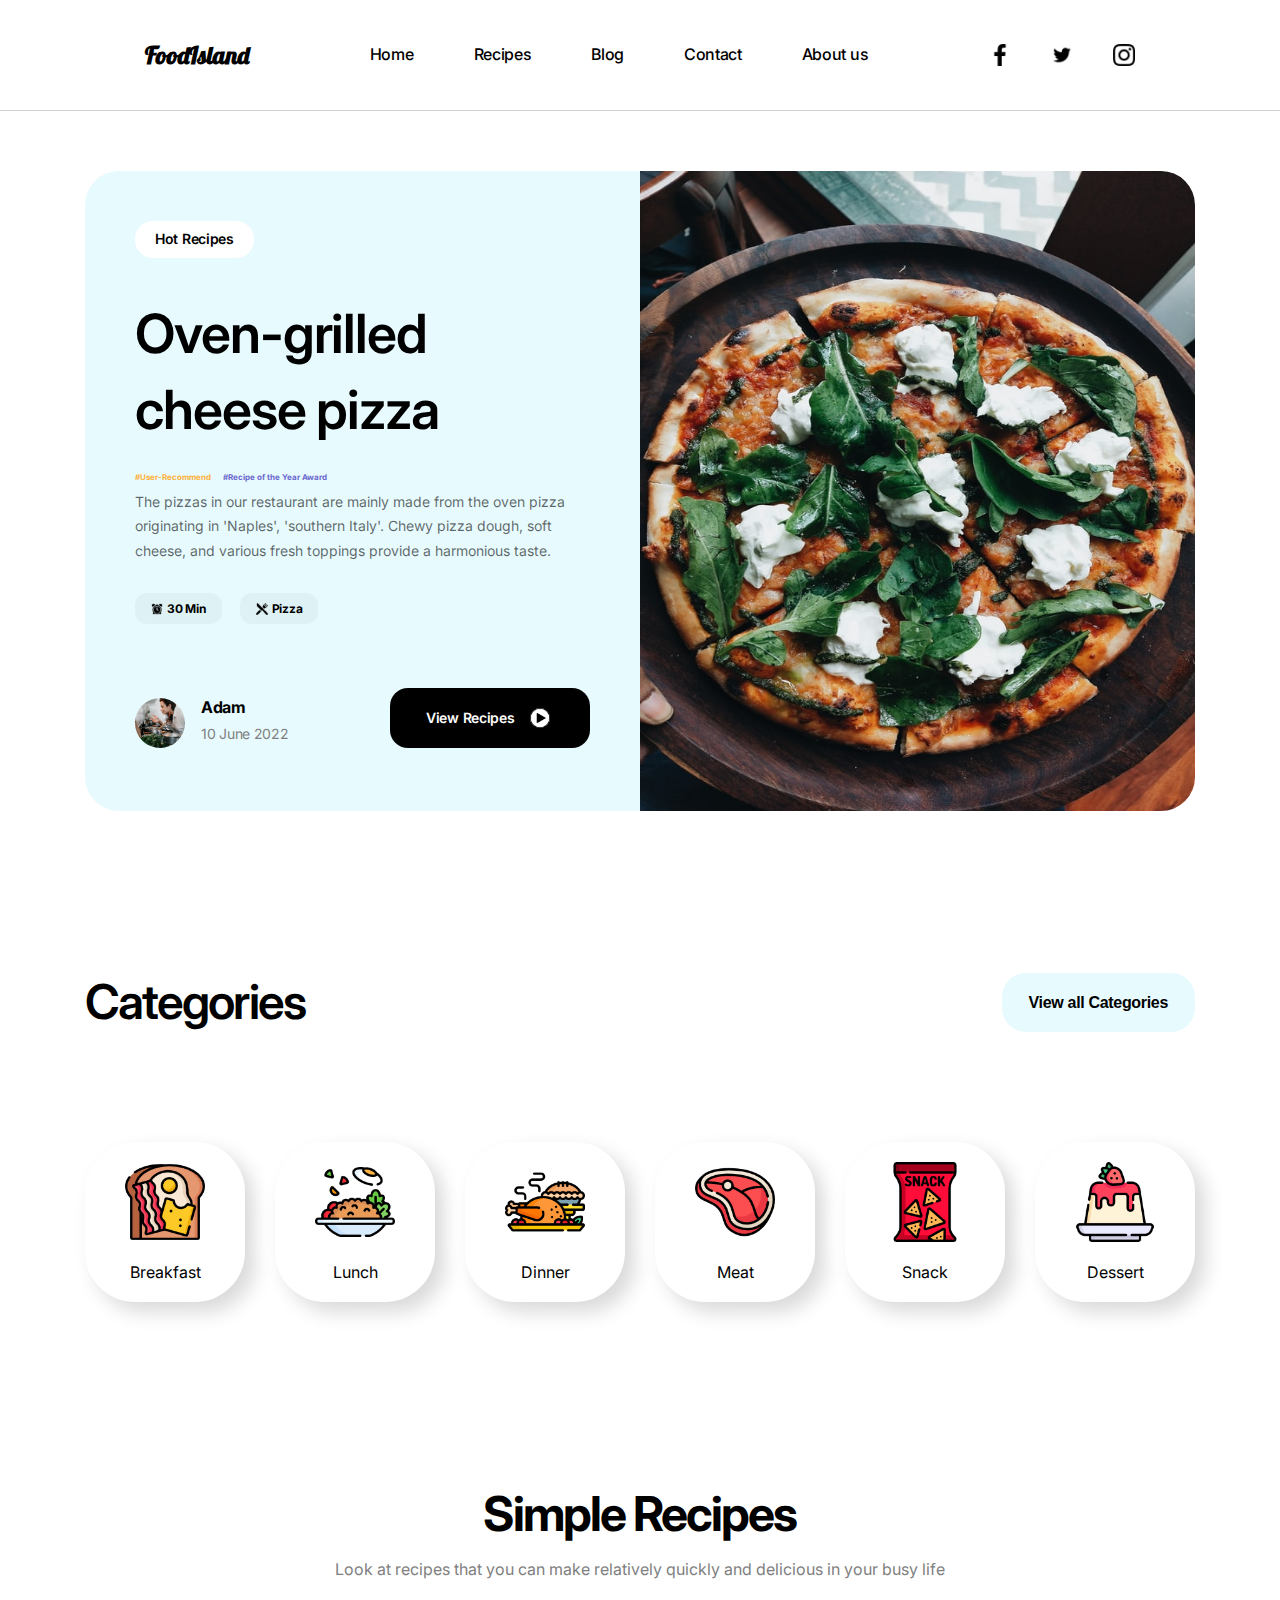
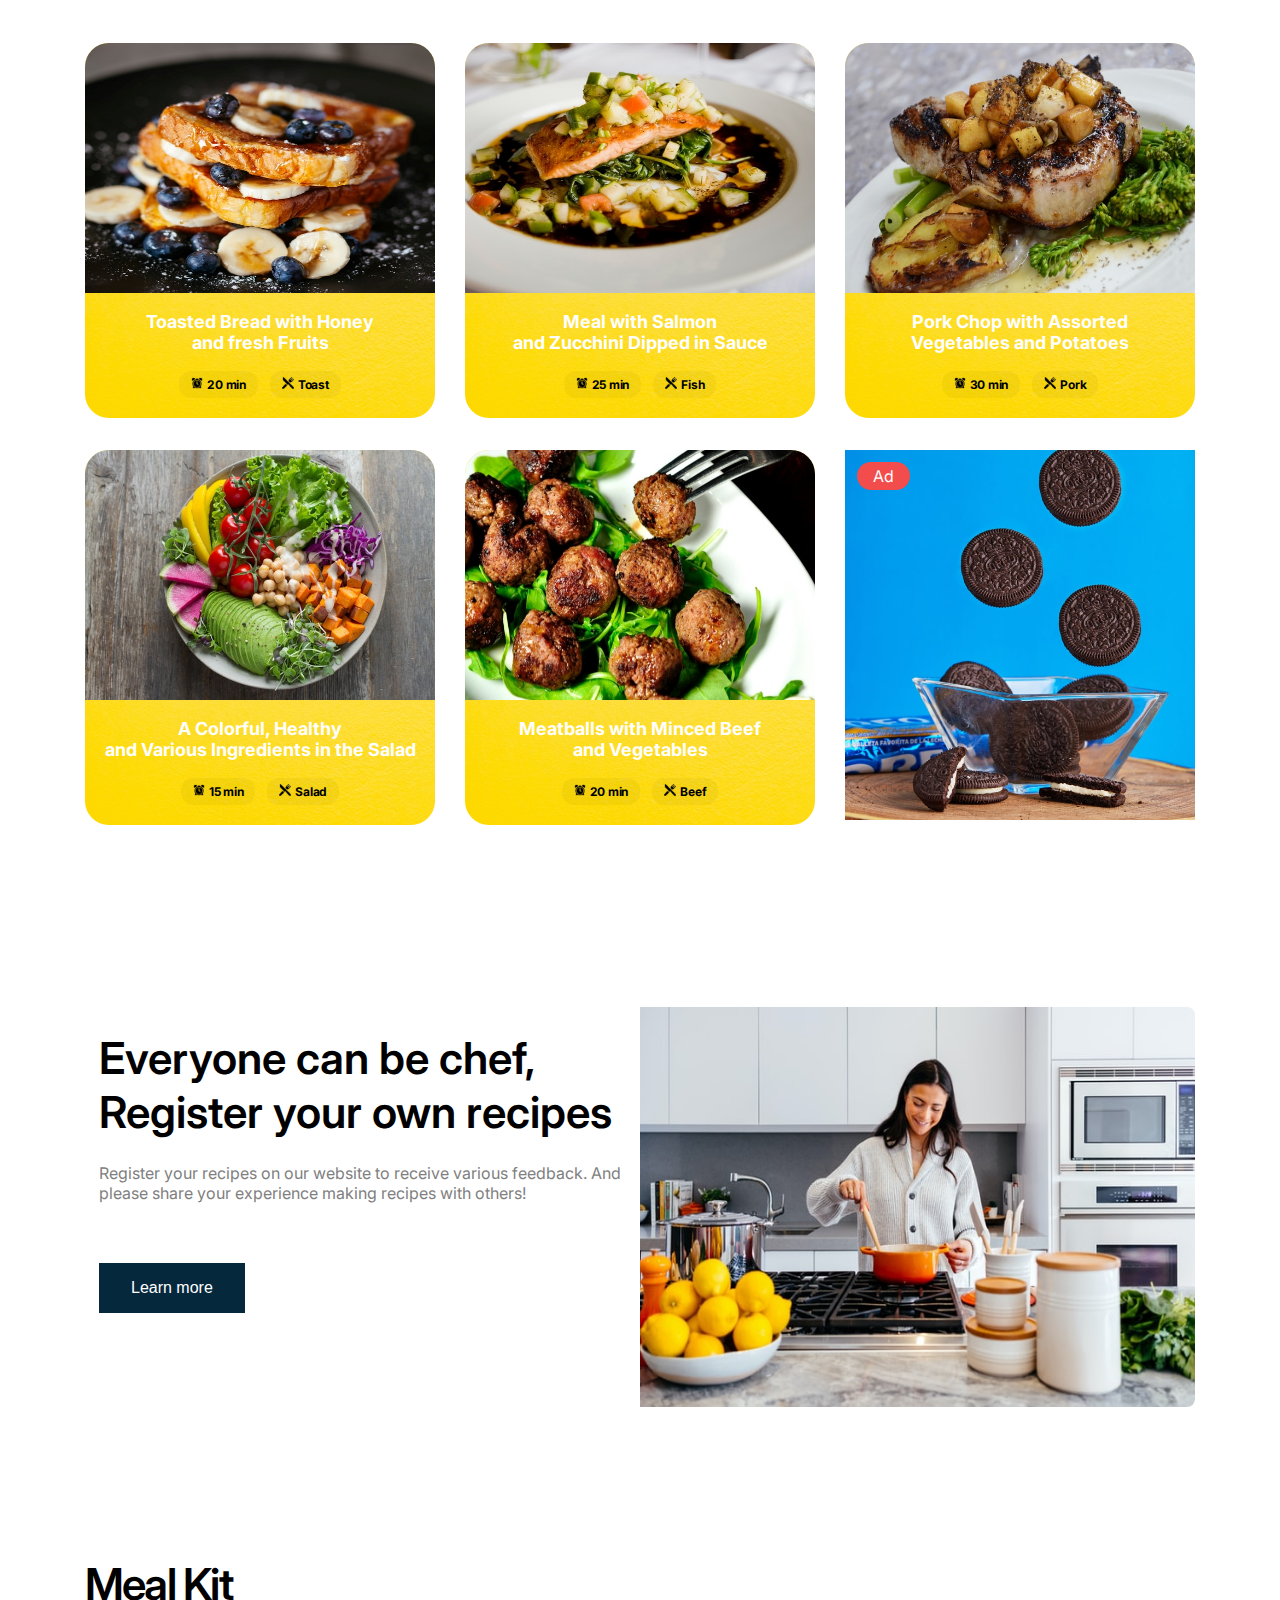
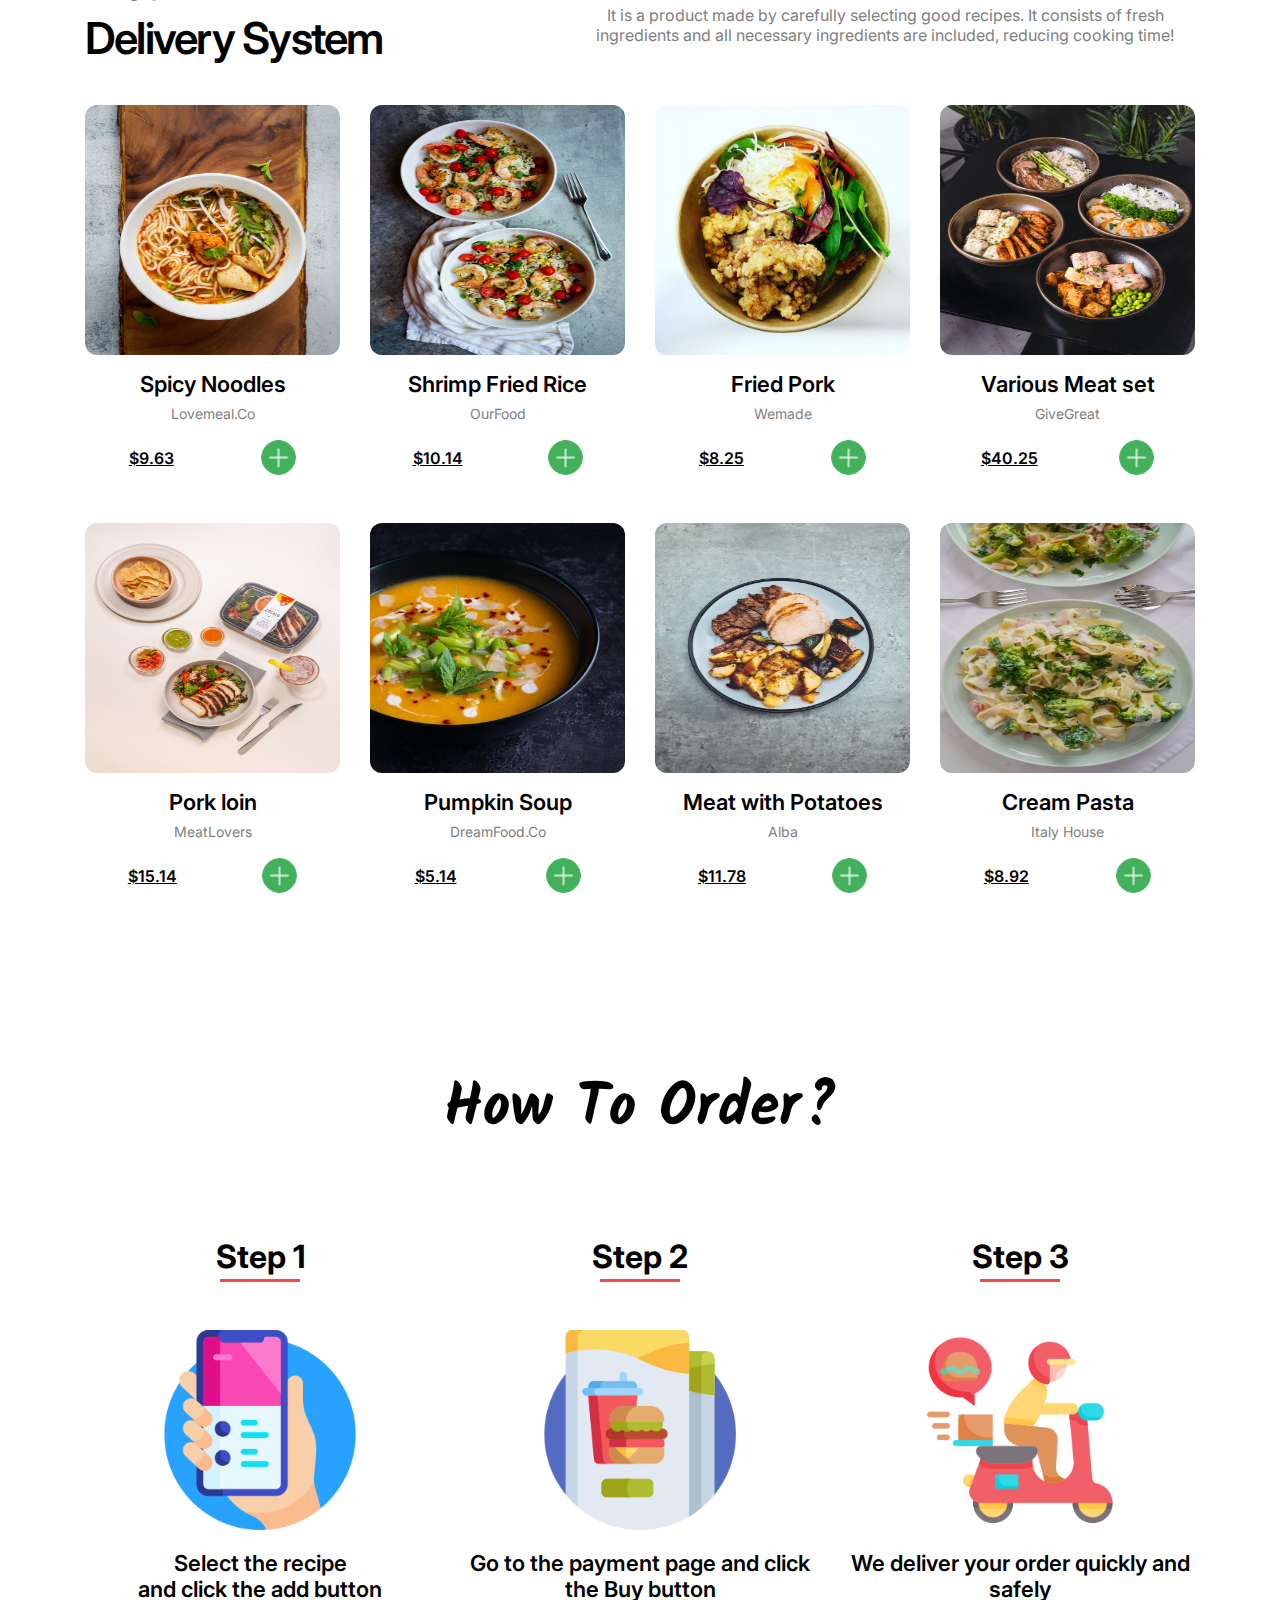
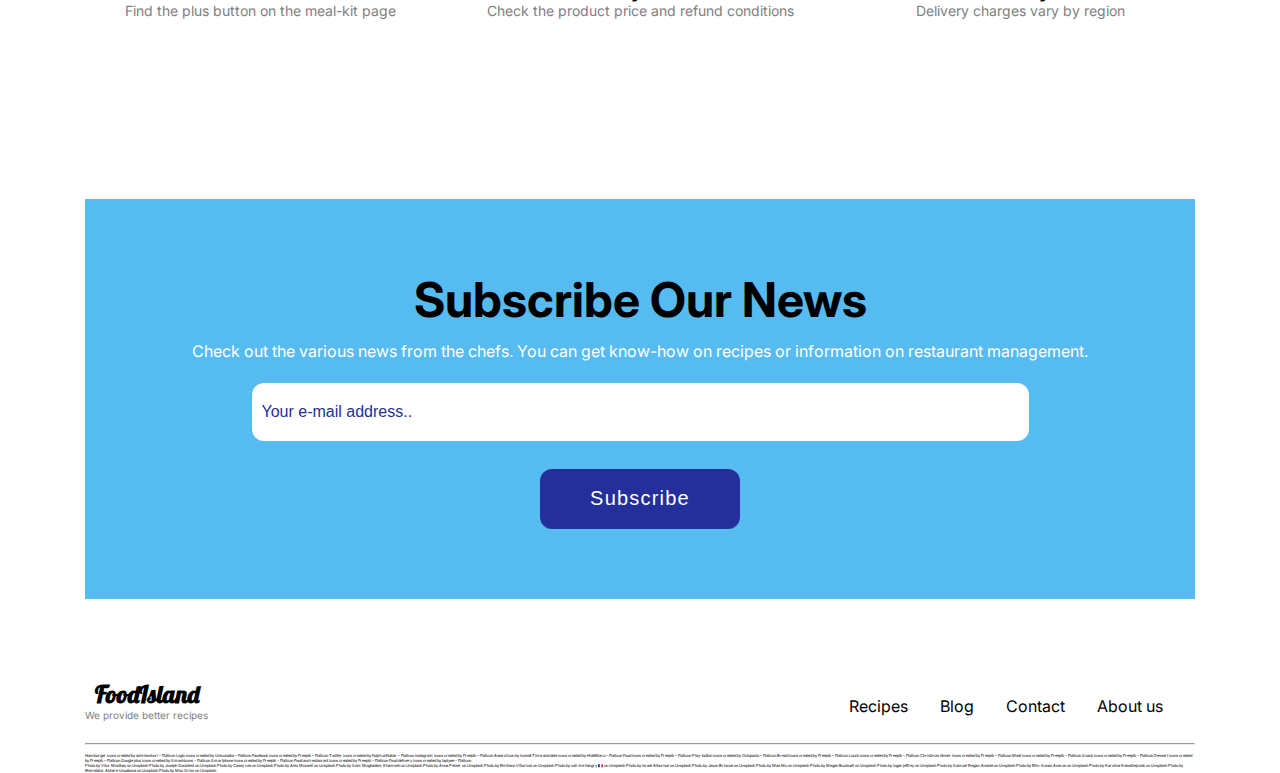
==== index.html @ 1157d389 "third commit" ====
<!DOCTYPE html>
<html lang="en">
  <head>
    <meta charset="UTF-8" />
    <meta name="viewport" content="width=device-width, initial-scale=1.0" />
    <link rel="stylesheet" href="css/grid.min.css" />
    <link rel="stylesheet" href="css/styles.css" />
    <link
      href="https://fonts.googleapis.com/css2?family=Lobster&display=swap"
      rel="stylesheet"
    />
    <link
      href="https://fonts.googleapis.com/css2?family=Inter:wght@400;700&family=Lobster&display=swap"
      rel="stylesheet"
    />
    <link href="https://fonts.googleapis.com/css2?family=Kalam:wght@700&display=swap" rel="stylesheet">
    <title>Food-island</title>
  </head>
  <body>
    <div class="header">
      <div class="container">
        <div class="row">
          <div class="col-12">
            <div class="header-wrap">
              <div class="title-wrap">
                <strong class="Food-island-logo">FoodIsland</strong>
                <button class="menu-logo"></button>
              </div>

              <ul class="navigation">
                <li><a href="">Home</a></li>
                <li><a href="">Recipes</a></li>
                <li><a href="">Blog</a></li>
                <li><a href="">Contact</a></li>
                <li><a href="">About us</a></li>
              </ul>

              <ul class="sns-wrap">
                <li class="facebook"></li>
                <li class="twitter"></li>
                <li class="instagram"></li>
              </ul>
            </div>
          </div>
        </div>
      </div>
    </div>
    <section class="landing-hot recipes">
      <div class="container">
        <div class="row">
          <div class="col-12">
            <div class="hot-recipes-wrap">
              <div class="recipes-desc-wrap">
                <span class="hot-recipes">Hot Recipes</span>
                <div class="recipes-img-wrap">
                  <img
                    src="css/assets/saundarya-srinivasan-60nzTP7_hMQ-unsplash.jpg"
                    alt="pizza-img"
                    class="recipes-img-mobile"
                  />
                  <span class="best-icon"></span>
                </div>
                <h1 class="recipes-name">Oven-grilled <br />cheese pizza</h1>
                <ul class="recipes-hashtag">
                  <li>#User-Recommend</li>
                  <li>#Recipe of the Year Award</li>
                </ul>
                <p class="recipes-desc">
                  The pizzas in our restaurant are mainly made from the oven
                  pizza originating in 'Naples', 'southern Italy'. Chewy pizza
                  dough, soft cheese, and various fresh toppings provide a
                  harmonious taste.
                </p>
                <div class="recipes-other">
                  <div class="recipes-time">
                    <span class="time-icon"></span>
                    <strong class="time-taken">30 Min</strong>
                  </div>
                  <div class="recipes-type">
                    <span class="cooker-icon"></span>
                    <strong class="type-name">Pizza</strong>
                  </div>
                </div>
                <div class="recipes-chef">
                  <div class="chef-wrap">
                    <span class="chef-img"></span>
                    <div class="chef-desc">
                      <strong class="chef-name">Adam</strong>
                      <strong class="upload-date">10 June 2022</strong>
                    </div>
                  </div>
                  <div class="recipes-player">
                    <strong class="view-recipes">View Recipes</strong>
                    <span class="player-icon"></span>
                  </div>
                </div>
              </div>
              <img class="recipes-img-web" src="css/assets/saundarya-srinivasan-60nzTP7_hMQ-unsplash.jpg" alt="pizza-img"></img>
            </div>
          </div>
        </div>
      </div>
    </section>

    <section class="landing - categories">
      <div class="container">
        <div class="row">
          <div class="col-12">
            <div class="categories-title-wrap">
              <h1 class="categories-title">Categories</h1>
              <button class="all-categories-web">View all Categories</button>
            </div>
          </div>
          <div class="col-6 col-md-2">
            <div class="cg">
              <span class="breakfast-icon"></span>
              <span class="cg-name">Breakfast</span>
            </div>
          </div>
          <div class="col-6 col-md-2">
            <div class="cg">
              <span class="lunch-icon"></span>
              <span class="cg-name">Lunch</span>
            </div>
          </div>
          <div class="col-6 col-md-2">
            <div class="cg">
              <span class="dinner-icon"></span>
              <span class="cg-name">Dinner</span>
            </div>
          </div>
          <div class="col-6 col-md-2">
            <div class="cg">
              <span class="meat-icon"></span>
              <span class="cg-name">Meat</span>
            </div>
          </div>
          <div class="col-6 col-md-2">
            <div class="cg">
              <span class="snack-icon"></span>
              <span class="cg-name">Snack</span>
            </div>
          </div>
          <div class="col-6 col-md-2">
            <div class="cg">
              <span class="dessert-icon"></span>
              <span class="cg-name">Dessert</span>
            </div>
          </div>
          <button class="all-categories-mobile">View all Categories</button>
        </div>
      </div>
    </section>

    <section class="simple-recipes">
      <div class="container">
        <div class="row">
          <div class="col-12">
            <div class="simple-recipes-wrap">
              <h1 class="simple-title">Simple Recipes</h1>
              <p>Look at recipes that you can make relatively quickly and delicious in your busy life</p>
            </div>
          </div>
          <div class="col-6 col-md-4">
            <div class="simple-food">
              <img class="simple-food-img" src="css/assets/simple-toast2.jpg">
              <h1>Toasted Bread with Honey<br>and fresh Fruits</h1>
              <div class="simple-food-info">
                <div class="simple-food-time">
                  <span class="time-icon"></span>
                  <strong class="time-taken">20 min</strong>
                </div>
                <div class="simple-food-type">
                  <span class="cooker-icon"></span>
                  <strong class="type-name">Toast</strong>
                </div>
              </div>
            </img>
            </div>
          </div>  
          <div class="col-6 col-md-4">
            <div class="simple-food">
              <img class="simple-food-img" src="css/assets/salmon2.jpg">
              <h1>Meal with Salmon <br> and Zucchini Dipped in Sauce</h1>
              <div class="simple-food-info">
                <div class="simple-food-time">
                  <span class="time-icon"></span>
                  <strong class="time-taken">25 min</strong>
                </div>
                <div class="simple-food-type">
                  <span class="cooker-icon"></span>
                  <strong class="type-name">Fish</strong>
                </div>
              </div>
            </div>
          </div>
          <div class="col-6 col-md-4">
            <div class="simple-food">
              <img class="simple-food-img" src="css/assets/pork.jpg">
              <h1>Pork Chop with Assorted<br>Vegetables and Potatoes</h1>
              <div class="simple-food-info">
                <div class="simple-food-time">
                  <span class="time-icon"></span>
                  <strong class="time-taken">30 min</strong>
                </div>
                <div class="simple-food-type">
                  <span class="cooker-icon"></span>
                  <strong class="type-name">Pork</strong>
                </div>
              </div>
            </div>
          </div>
          <div class="col-6 col-md-4">
            <div class="simple-food">
              <img class="simple-food-img" src="css/assets/anna-pelzer-IGfIGP5ONV0-unsplash.jpg">
              <h1>A Colorful, Healthy<br>and Various Ingredients in the Salad</h1>
              <div class="simple-food-info">
                <div class="simple-food-time">
                  <span class="time-icon"></span>
                  <strong class="time-taken">15 min</strong>
                </div>
                <div class="simple-food-type">
                  <span class="cooker-icon"></span>
                  <strong class="type-name">Salad</strong>
                </div>
              </div>
            </div>
          </div>
          <div class="col-md-4">
            <div class="simple-food-web">
              <img class="simple-food-img" src="css/assets/emiliano-vittoriosi-OFismyezPnY-unsplash.jpg">
              <h1>Meatballs with Minced Beef<br>and Vegetables</h1>
              <div class="simple-food-info">
                <div class="simple-food-time">
                  <span class="time-icon"></span>
                  <strong class="time-taken">20 min</strong>
                </div>
                <div class="simple-food-type">
                  <span class="cooker-icon"></span>
                  <strong class="type-name">Beef</strong>
                </div>
              </div>
            </div>
          </div>
          <div class="col-4">
            <div class="simple-food-ad">
              <span class="ad-logo">Ad</span>
            </div>
          </div>
        </div>
      </div>
    </section>
    <section class="register-recipes">
      <div class="container">
        <div class="row">
          <div class="col-12">
            <div class="register-box">
              <div class="register-detail">
                <h1>Everyone can be chef,<br>Register your own recipes</h1>
                <p>Register your recipes on our website to receive various feedback. And please share your experience making recipes with others!</p>
                <img src="css/assets/jason-briscoe-7MAjXGUmaPw-unsplash.jpg" alt="chef-img" class="register-chef-mobile">
                <button class="register-learnmore">Learn more</button>
              </div>
              <img src="css/assets/jason-briscoe-7MAjXGUmaPw-unsplash.jpg" alt="chef-img" class="register-chef-web">
            </div>
          </div>
        </div>
      </div>
    </section>
    <section class="meal-kit-system">
      <div class="container">
        <div class="row">
          <div class="col-12">
            <div class="mealkit-title-box">
              <h1>Meal Kit <br> Delivery System</h1>
              <p>It is a product made by carefully selecting good recipes. It consists of fresh ingredients and all necessary ingredients are included, reducing cooking time!</p>
            </div>
          </div>
          <div class="col-6 col-md-3">
            <div class="mealkit-box">
              <img src="css/assets/mae-mu-H5Hj8QV2Tx4-unsplash (1).jpg" alt="product-img">
              <h1 class="mealkit-name">Spicy Noodles</h1>
              <span class="company-name">Lovemeal.Co</span>
              <div class="mealkit-price-box">
                <strong class="mealkit-price">$9.63</strong>
                <button class="add-icon"></button>
              </div>
            </div>
          </div>
          <div class="col-6 col-md-3">
            <div class="mealkit-box">
              <img src="css/assets/megan-bucknall-rh0YhbINkF4-unsplash.jpg" alt="product-img">
              <h1 class="mealkit-name">Shrimp Fried Rice</h1>
              <span class="company-name">OurFood</span>
              <div class="mealkit-price-box">
                <strong class="mealkit-price">$10.14</strong>
                <button class="add-icon"></button>
              </div>
            </div>
          </div>
          <div class="col-6 col-md-3">
            <div class="mealkit-box">
              <img src="css/assets/ehimetalor-akhere-unuabona-Zh0mYmMBZjQ-unsplash.jpg" alt="product-img">
              <h1 class="mealkit-name">Fried Pork</h1>
              <span class="company-name">Wemade</span>
              <div class="mealkit-price-box">
                <strong class="mealkit-price">$8.25</strong>
                <button class="add-icon"></button>
              </div>
            </div>
          </div>
          <div class="col-6 col-md-3">
            <div class="mealkit-box">
              <img src="css/assets/eiliv-sonas-aceron-w0JzqJZYX_E-unsplash.jpg" alt="product-img">
              <h1 class="mealkit-name">Various Meat set</h1>
              <span class="company-name">GiveGreat</span>
              <div class="mealkit-price-box">
                <strong class="mealkit-price">$40.25</strong>
                <button class="add-icon"></button>
              </div>
            </div>
          </div>
          <div class="col-6 col-md-3">
            <div class="mealkit-box">
              <img src="css/assets/logan-jeffrey-PgC46sD90xk-unsplash.jpg" alt="product-img">
              <h1 class="mealkit-name">Pork loin</h1>
              <span class="company-name">MeatLovers</span>
              <div class="mealkit-price-box">
                <strong class="mealkit-price">$15.14</strong>
                <button class="add-icon"></button>
              </div>
            </div>
          </div>
          <div class="col-6 col-md-3">
            <div class="mealkit-box">
              <img src="css/assets/max-griss-cToNEm70cvE-unsplash.jpg" alt="product-img">
              <h1 class="mealkit-name">Pumpkin Soup</h1>
              <span class="company-name">DreamFood.Co</span>
              <div class="mealkit-price-box">
                <strong class="mealkit-price">$5.14</strong>
                <button class="add-icon"></button>
              </div>
            </div>
          </div>
          <div class="col-6 col-md-3">
            <div class="mealkit-box">
              <img src="css/assets/samuel-regan-asante-e3AA8nJMwTI-unsplash.jpg" alt="product-img">
              <h1 class="mealkit-name">Meat with Potatoes</h1>
              <span class="company-name">Alba</span>
              <div class="mealkit-price-box">
                <strong class="mealkit-price">$11.78</strong>
                <button class="add-icon"></button>
              </div>
            </div>
          </div>
          <div class="col-6 col-md-3">
            <div class="mealkit-box">
              <img src="css/assets/karolina-kolodziejczak-gRtIRzDNZQI-unsplash.jpg" alt="product-img">
              <h1 class="mealkit-name">Cream Pasta</h1>
              <span class="company-name">Italy House</span>
              <div class="mealkit-price-box">
                <strong class="mealkit-price">$8.92</strong>
                <button class="add-icon"></button>
              </div>
            </div>
          </div>
          <div class="col-12">
            <div class="order">
              <h1>How To Order?</h1>
            </div>
          </div>
          <div class="col-12 col-md-4">
            <div class="order-step-box">
              <div class="order-step-title">
                <h1>Step 1</h1>
                <span class="style-underline"></span>
              </div>
              <div class="order-step-desc">
                <span class="step-img"></span>
                <h1>Select the recipe<br>and click the add button</h1>
                <p>Find the plus button on the meal-kit page</p>
              </div>
            </div>
          </div>
          <div class="col-12 col-md-4">
            <div class="order-step-box">
              <div class="order-step-title">
                <h1>Step 2</h1>
                <span class="style-underline"></span>
              </div>
              <div class="order-step-desc">
                <span class="step-img-2"></span>
                <h1>Go to the payment page and click the Buy button</h1>
                <p>Check the product price and refund conditions</p>
              </div>
            </div>
          </div>
          <div class="col-12 col-md-4">
            <div class="order-step-box">
              <div class="order-step-title">
                <h1>Step 3</h1>
                <span class="style-underline"></span>
              </div>
              <div class="order-step-desc">
                <span class="step-img-3"></span>
                <h1>We deliver your order quickly and safely</h1>
                <p>Delivery charges vary by region</p>
              </div>
            </div>
          </div>
        </div>
      </div>
    </section>

    <section class="subscribe">
      <div class="container">
        <div class="row">
          <div class="col-12">
            <div class="subscribe-box">
              <h1>Subscribe Our News</h1>
              <p>Check out the various news from the chefs. You can get know-how on recipes or information on restaurant management.</p>
              <input type="email" placeholder="Your e-mail address..">
              <button>Subscribe</button>
            </div>
          </div>
        </div>
      </div>
    </section>

    <footer>
      <div class="container">
        <div class="row">
          <div class="col-12">
            <div class="footer-wrap">
              <div class="footer-logo">
                <h1>FoodIsland</h1>
                <p>We provide better recipes</p>
              </div>
              <ul class="footer-web-nav">
                <li>Recipes</li>
                <li>Blog</li>
                <li>Contact</li>
                <li>About us</li>
              </ul>
            </div>
            <hr>
            <div class="copyright">
              <div class="icon-license">
                <a href="https://www.flaticon.com/free-icons/hamburger" title="hamburger icons">Hamburger icons created by azmianshori – Flaticon</a>
                <a href="https://www.flaticon.com/free-icons/login" title="login icons">Login icons created by Uniconlabs – Flaticon</a>
                <a href="https://www.flaticon.com/free-icons/facebook" title="facebook icons">Facebook icons created by Freepik – Flaticon</a>
                <a href="https://www.flaticon.com/free-icons/twitter" title="twitter icons">Twitter icons created by NajmunNahar – Flaticon</a>
                <a href="https://www.flaticon.com/free-icons/instagram" title="instagram icons">Instagram icons created by Freepik – Flaticon</a>
                <a target="_blank" href="https://icons8.com/icon/E2FtXdWQdH2Y/award">Award</a> icon by <a target="_blank" href="https://icons8.com">Icons8</a>
                <a href="https://www.flaticon.com/free-icons/time-and-date" title="time and date icons">Time and date icons created by HideMaru – Flaticon</a>
                <a href="https://www.flaticon.com/free-icons/food" title="food icons">Food icons created by Freepik – Flaticon</a>
                <a href="https://www.flaticon.com/free-icons/play-button" title="play-button icons">Play-button icons created by Octopocto – Flaticon</a>
                <a href="https://www.flaticon.com/free-icons/bread" title="bread icons">Bread icons created by Freepik – Flaticon</a>
                <a href="https://www.flaticon.com/free-icons/lunch" title="lunch icons">Lunch icons created by Freepik – Flaticon</a>
                <a href="https://www.flaticon.com/free-icons/christmas-dinner" title="christmas dinner icons">Christmas dinner icons created by Freepik – Flaticon</a>
                <a href="https://www.flaticon.com/free-icons/meat" title="meat icons">Meat icons created by Freepik – Flaticon</a>
                <a href="https://www.flaticon.com/free-icons/snack" title="snack icons">Snack icons created by Freepik – Flaticon</a>
                <a href="https://www.flaticon.com/free-icons/dessert" title="dessert icons">Dessert icons created by Freepik – Flaticon</a>
                <a href="https://www.flaticon.com/free-icons/google-plus" title="google plus icons">Google plus icons created by Smashicons - Flaticon</a>
                <a href="https://www.flaticon.com/free-icons/smartphone" title="smartphone icons">Smartphone icons created by Freepik - Flaticon</a>
                <a href="https://www.flaticon.com/free-icons/food-and-restaurant" title="food and restaurant icons">Food and restaurant icons created by Freepik – Flaticon</a>
                <a href="https://www.flaticon.com/free-icons/food-delivery" title="food delivery icons">Food delivery icons created by lapiyee - Flaticon</a>
              </div>
              <div class="image-license">
                Photo by Vitor Monthay on Unsplash
                Photo by Joseph Gonzalez on Unsplash
                Photo by Casey Lee on Unsplash
                Photo by Alex Munsell on Unsplash
                Photo by Sam Moghadam Khamseh on Unsplash
                Photo by Anna Pelzer on Unsplash
                Photo by Emiliano Vittoriosi on Unsplash
                Photo by call me hangry 🇫🇷 on Unsplash
                Photo by Israel Albornoz on Unsplash
                Photo by Jason Briscoe on Unsplash
                Photo by Mae Mu on Unsplash
                Photo by Megan Bucknall on Unsplash
                Photo by logan jeffrey on Unsplash
                Photo by Samuel Regan-Asante on Unsplash
                Photo by Eiliv-Sonas Aceron on Unsplash 
                Photo by Karolina Kołodziejczak on Unsplash
                Photo by Ehimetalor Akhere Unuabona on Unsplash
                Photo by Max Griss on Unsplash
              </div>
            </div>
          </div>
        </div>
      </div>
    </footer>
  </body>
</html>
---- css/grid.min.css ----
.sr-only{position:absolute;width:1px;height:1px;padding:0;margin:-1px;overflow:hidden;clip:rect(0, 0, 0, 0);white-space:nowrap;border:0}.sr-only-focusable:active,.sr-only-focusable:focus{position:static;width:auto;height:auto;overflow:visible;clip:auto;white-space:normal}/*!
 * Bootstrap Grid v4.4.1 (https://getbootstrap.com/)
 * Copyright 2011-2019 The Bootstrap Authors
 * Copyright 2011-2019 Twitter, Inc.
 * Licensed under MIT (https://github.com/twbs/bootstrap/blob/master/LICENSE)
 */html{-webkit-box-sizing:border-box;box-sizing:border-box;-ms-overflow-style:scrollbar}*,*::before,*::after{-webkit-box-sizing:inherit;box-sizing:inherit}.container{width:100%;padding-right:15px;padding-left:15px;margin-right:auto;margin-left:auto}@media (min-width: 576px){.container{max-width:540px}}@media (min-width: 768px){.container{max-width:720px}}@media (min-width: 992px){.container{max-width:960px}}@media (min-width: 1200px){.container{max-width:1140px}}.container-fluid,.container-sm,.container-md,.container-lg,.container-xl{width:100%;padding-right:15px;padding-left:15px;margin-right:auto;margin-left:auto}@media (min-width: 576px){.container,.container-sm{max-width:540px}}@media (min-width: 768px){.container,.container-sm,.container-md{max-width:720px}}@media (min-width: 992px){.container,.container-sm,.container-md,.container-lg{max-width:960px}}@media (min-width: 1200px){.container,.container-sm,.container-md,.container-lg,.container-xl{max-width:1140px}}.row{display:-webkit-box;display:-ms-flexbox;display:flex;-ms-flex-wrap:wrap;flex-wrap:wrap;margin-right:-15px;margin-left:-15px}.no-gutters{margin-right:0;margin-left:0}.no-gutters>.col,.no-gutters>[class*="col-"]{padding-right:0;padding-left:0}.col-1,.col-2,.col-3,.col-4,.col-5,.col-6,.col-7,.col-8,.col-9,.col-10,.col-11,.col-12,.col,.col-auto,.col-sm-1,.col-sm-2,.col-sm-3,.col-sm-4,.col-sm-5,.col-sm-6,.col-sm-7,.col-sm-8,.col-sm-9,.col-sm-10,.col-sm-11,.col-sm-12,.col-sm,.col-sm-auto,.col-md-1,.col-md-2,.col-md-3,.col-md-4,.col-md-5,.col-md-6,.col-md-7,.col-md-8,.col-md-9,.col-md-10,.col-md-11,.col-md-12,.col-md,.col-md-auto,.col-lg-1,.col-lg-2,.col-lg-3,.col-lg-4,.col-lg-5,.col-lg-6,.col-lg-7,.col-lg-8,.col-lg-9,.col-lg-10,.col-lg-11,.col-lg-12,.col-lg,.col-lg-auto,.col-xl-1,.col-xl-2,.col-xl-3,.col-xl-4,.col-xl-5,.col-xl-6,.col-xl-7,.col-xl-8,.col-xl-9,.col-xl-10,.col-xl-11,.col-xl-12,.col-xl,.col-xl-auto{position:relative;width:100%;padding-right:15px;padding-left:15px}.col{-ms-flex-preferred-size:0;flex-basis:0;-webkit-box-flex:1;-ms-flex-positive:1;flex-grow:1;max-width:100%}.row-cols-1>*{-webkit-box-flex:0;-ms-flex:0 0 100%;flex:0 0 100%;max-width:100%}.row-cols-2>*{-webkit-box-flex:0;-ms-flex:0 0 50%;flex:0 0 50%;max-width:50%}.row-cols-3>*{-webkit-box-flex:0;-ms-flex:0 0 33.3333333333%;flex:0 0 33.3333333333%;max-width:33.3333333333%}.row-cols-4>*{-webkit-box-flex:0;-ms-flex:0 0 25%;flex:0 0 25%;max-width:25%}.row-cols-5>*{-webkit-box-flex:0;-ms-flex:0 0 20%;flex:0 0 20%;max-width:20%}.row-cols-6>*{-webkit-box-flex:0;-ms-flex:0 0 16.6666666667%;flex:0 0 16.6666666667%;max-width:16.6666666667%}.col-auto{-webkit-box-flex:0;-ms-flex:0 0 auto;flex:0 0 auto;width:auto;max-width:100%}.col-1{-webkit-box-flex:0;-ms-flex:0 0 8.3333333333%;flex:0 0 8.3333333333%;max-width:8.3333333333%}.col-2{-webkit-box-flex:0;-ms-flex:0 0 16.6666666667%;flex:0 0 16.6666666667%;max-width:16.6666666667%}.col-3{-webkit-box-flex:0;-ms-flex:0 0 25%;flex:0 0 25%;max-width:25%}.col-4{-webkit-box-flex:0;-ms-flex:0 0 33.3333333333%;flex:0 0 33.3333333333%;max-width:33.3333333333%}.col-5{-webkit-box-flex:0;-ms-flex:0 0 41.6666666667%;flex:0 0 41.6666666667%;max-width:41.6666666667%}.col-6{-webkit-box-flex:0;-ms-flex:0 0 50%;flex:0 0 50%;max-width:50%}.col-7{-webkit-box-flex:0;-ms-flex:0 0 58.3333333333%;flex:0 0 58.3333333333%;max-width:58.3333333333%}.col-8{-webkit-box-flex:0;-ms-flex:0 0 66.6666666667%;flex:0 0 66.6666666667%;max-width:66.6666666667%}.col-9{-webkit-box-flex:0;-ms-flex:0 0 75%;flex:0 0 75%;max-width:75%}.col-10{-webkit-box-flex:0;-ms-flex:0 0 83.3333333333%;flex:0 0 83.3333333333%;max-width:83.3333333333%}.col-11{-webkit-box-flex:0;-ms-flex:0 0 91.6666666667%;flex:0 0 91.6666666667%;max-width:91.6666666667%}.col-12{-webkit-box-flex:0;-ms-flex:0 0 100%;flex:0 0 100%;max-width:100%}.order-first{-webkit-box-ordinal-group:0;-ms-flex-order:-1;order:-1}.order-last{-webkit-box-ordinal-group:14;-ms-flex-order:13;order:13}.order-0{-webkit-box-ordinal-group:1;-ms-flex-order:0;order:0}.order-1{-webkit-box-ordinal-group:2;-ms-flex-order:1;order:1}.order-2{-webkit-box-ordinal-group:3;-ms-flex-order:2;order:2}.order-3{-webkit-box-ordinal-group:4;-ms-flex-order:3;order:3}.order-4{-webkit-box-ordinal-group:5;-ms-flex-order:4;order:4}.order-5{-webkit-box-ordinal-group:6;-ms-flex-order:5;order:5}.order-6{-webkit-box-ordinal-group:7;-ms-flex-order:6;order:6}.order-7{-webkit-box-ordinal-group:8;-ms-flex-order:7;order:7}.order-8{-webkit-box-ordinal-group:9;-ms-flex-order:8;order:8}.order-9{-webkit-box-ordinal-group:10;-ms-flex-order:9;order:9}.order-10{-webkit-box-ordinal-group:11;-ms-flex-order:10;order:10}.order-11{-webkit-box-ordinal-group:12;-ms-flex-order:11;order:11}.order-12{-webkit-box-ordinal-group:13;-ms-flex-order:12;order:12}.offset-1{margin-left:8.3333333333%}.offset-2{margin-left:16.6666666667%}.offset-3{margin-left:25%}.offset-4{margin-left:33.3333333333%}.offset-5{margin-left:41.6666666667%}.offset-6{margin-left:50%}.offset-7{margin-left:58.3333333333%}.offset-8{margin-left:66.6666666667%}.offset-9{margin-left:75%}.offset-10{margin-left:83.3333333333%}.offset-11{margin-left:91.6666666667%}@media (min-width: 576px){.col-sm{-ms-flex-preferred-size:0;flex-basis:0;-webkit-box-flex:1;-ms-flex-positive:1;flex-grow:1;max-width:100%}.row-cols-sm-1>*{-webkit-box-flex:0;-ms-flex:0 0 100%;flex:0 0 100%;max-width:100%}.row-cols-sm-2>*{-webkit-box-flex:0;-ms-flex:0 0 50%;flex:0 0 50%;max-width:50%}.row-cols-sm-3>*{-webkit-box-flex:0;-ms-flex:0 0 33.3333333333%;flex:0 0 33.3333333333%;max-width:33.3333333333%}.row-cols-sm-4>*{-webkit-box-flex:0;-ms-flex:0 0 25%;flex:0 0 25%;max-width:25%}.row-cols-sm-5>*{-webkit-box-flex:0;-ms-flex:0 0 20%;flex:0 0 20%;max-width:20%}.row-cols-sm-6>*{-webkit-box-flex:0;-ms-flex:0 0 16.6666666667%;flex:0 0 16.6666666667%;max-width:16.6666666667%}.col-sm-auto{-webkit-box-flex:0;-ms-flex:0 0 auto;flex:0 0 auto;width:auto;max-width:100%}.col-sm-1{-webkit-box-flex:0;-ms-flex:0 0 8.3333333333%;flex:0 0 8.3333333333%;max-width:8.3333333333%}.col-sm-2{-webkit-box-flex:0;-ms-flex:0 0 16.6666666667%;flex:0 0 16.6666666667%;max-width:16.6666666667%}.col-sm-3{-webkit-box-flex:0;-ms-flex:0 0 25%;flex:0 0 25%;max-width:25%}.col-sm-4{-webkit-box-flex:0;-ms-flex:0 0 33.3333333333%;flex:0 0 33.3333333333%;max-width:33.3333333333%}.col-sm-5{-webkit-box-flex:0;-ms-flex:0 0 41.6666666667%;flex:0 0 41.6666666667%;max-width:41.6666666667%}.col-sm-6{-webkit-box-flex:0;-ms-flex:0 0 50%;flex:0 0 50%;max-width:50%}.col-sm-7{-webkit-box-flex:0;-ms-flex:0 0 58.3333333333%;flex:0 0 58.3333333333%;max-width:58.3333333333%}.col-sm-8{-webkit-box-flex:0;-ms-flex:0 0 66.6666666667%;flex:0 0 66.6666666667%;max-width:66.6666666667%}.col-sm-9{-webkit-box-flex:0;-ms-flex:0 0 75%;flex:0 0 75%;max-width:75%}.col-sm-10{-webkit-box-flex:0;-ms-flex:0 0 83.3333333333%;flex:0 0 83.3333333333%;max-width:83.3333333333%}.col-sm-11{-webkit-box-flex:0;-ms-flex:0 0 91.6666666667%;flex:0 0 91.6666666667%;max-width:91.6666666667%}.col-sm-12{-webkit-box-flex:0;-ms-flex:0 0 100%;flex:0 0 100%;max-width:100%}.order-sm-first{-webkit-box-ordinal-group:0;-ms-flex-order:-1;order:-1}.order-sm-last{-webkit-box-ordinal-group:14;-ms-flex-order:13;order:13}.order-sm-0{-webkit-box-ordinal-group:1;-ms-flex-order:0;order:0}.order-sm-1{-webkit-box-ordinal-group:2;-ms-flex-order:1;order:1}.order-sm-2{-webkit-box-ordinal-group:3;-ms-flex-order:2;order:2}.order-sm-3{-webkit-box-ordinal-group:4;-ms-flex-order:3;order:3}.order-sm-4{-webkit-box-ordinal-group:5;-ms-flex-order:4;order:4}.order-sm-5{-webkit-box-ordinal-group:6;-ms-flex-order:5;order:5}.order-sm-6{-webkit-box-ordinal-group:7;-ms-flex-order:6;order:6}.order-sm-7{-webkit-box-ordinal-group:8;-ms-flex-order:7;order:7}.order-sm-8{-webkit-box-ordinal-group:9;-ms-flex-order:8;order:8}.order-sm-9{-webkit-box-ordinal-group:10;-ms-flex-order:9;order:9}.order-sm-10{-webkit-box-ordinal-group:11;-ms-flex-order:10;order:10}.order-sm-11{-webkit-box-ordinal-group:12;-ms-flex-order:11;order:11}.order-sm-12{-webkit-box-ordinal-group:13;-ms-flex-order:12;order:12}.offset-sm-0{margin-left:0}.offset-sm-1{margin-left:8.3333333333%}.offset-sm-2{margin-left:16.6666666667%}.offset-sm-3{margin-left:25%}.offset-sm-4{margin-left:33.3333333333%}.offset-sm-5{margin-left:41.6666666667%}.offset-sm-6{margin-left:50%}.offset-sm-7{margin-left:58.3333333333%}.offset-sm-8{margin-left:66.6666666667%}.offset-sm-9{margin-left:75%}.offset-sm-10{margin-left:83.3333333333%}.offset-sm-11{margin-left:91.6666666667%}}@media (min-width: 768px){.col-md{-ms-flex-preferred-size:0;flex-basis:0;-webkit-box-flex:1;-ms-flex-positive:1;flex-grow:1;max-width:100%}.row-cols-md-1>*{-webkit-box-flex:0;-ms-flex:0 0 100%;flex:0 0 100%;max-width:100%}.row-cols-md-2>*{-webkit-box-flex:0;-ms-flex:0 0 50%;flex:0 0 50%;max-width:50%}.row-cols-md-3>*{-webkit-box-flex:0;-ms-flex:0 0 33.3333333333%;flex:0 0 33.3333333333%;max-width:33.3333333333%}.row-cols-md-4>*{-webkit-box-flex:0;-ms-flex:0 0 25%;flex:0 0 25%;max-width:25%}.row-cols-md-5>*{-webkit-box-flex:0;-ms-flex:0 0 20%;flex:0 0 20%;max-width:20%}.row-cols-md-6>*{-webkit-box-flex:0;-ms-flex:0 0 16.6666666667%;flex:0 0 16.6666666667%;max-width:16.6666666667%}.col-md-auto{-webkit-box-flex:0;-ms-flex:0 0 auto;flex:0 0 auto;width:auto;max-width:100%}.col-md-1{-webkit-box-flex:0;-ms-flex:0 0 8.3333333333%;flex:0 0 8.3333333333%;max-width:8.3333333333%}.col-md-2{-webkit-box-flex:0;-ms-flex:0 0 16.6666666667%;flex:0 0 16.6666666667%;max-width:16.6666666667%}.col-md-3{-webkit-box-flex:0;-ms-flex:0 0 25%;flex:0 0 25%;max-width:25%}.col-md-4{-webkit-box-flex:0;-ms-flex:0 0 33.3333333333%;flex:0 0 33.3333333333%;max-width:33.3333333333%}.col-md-5{-webkit-box-flex:0;-ms-flex:0 0 41.6666666667%;flex:0 0 41.6666666667%;max-width:41.6666666667%}.col-md-6{-webkit-box-flex:0;-ms-flex:0 0 50%;flex:0 0 50%;max-width:50%}.col-md-7{-webkit-box-flex:0;-ms-flex:0 0 58.3333333333%;flex:0 0 58.3333333333%;max-width:58.3333333333%}.col-md-8{-webkit-box-flex:0;-ms-flex:0 0 66.6666666667%;flex:0 0 66.6666666667%;max-width:66.6666666667%}.col-md-9{-webkit-box-flex:0;-ms-flex:0 0 75%;flex:0 0 75%;max-width:75%}.col-md-10{-webkit-box-flex:0;-ms-flex:0 0 83.3333333333%;flex:0 0 83.3333333333%;max-width:83.3333333333%}.col-md-11{-webkit-box-flex:0;-ms-flex:0 0 91.6666666667%;flex:0 0 91.6666666667%;max-width:91.6666666667%}.col-md-12{-webkit-box-flex:0;-ms-flex:0 0 100%;flex:0 0 100%;max-width:100%}.order-md-first{-webkit-box-ordinal-group:0;-ms-flex-order:-1;order:-1}.order-md-last{-webkit-box-ordinal-group:14;-ms-flex-order:13;order:13}.order-md-0{-webkit-box-ordinal-group:1;-ms-flex-order:0;order:0}.order-md-1{-webkit-box-ordinal-group:2;-ms-flex-order:1;order:1}.order-md-2{-webkit-box-ordinal-group:3;-ms-flex-order:2;order:2}.order-md-3{-webkit-box-ordinal-group:4;-ms-flex-order:3;order:3}.order-md-4{-webkit-box-ordinal-group:5;-ms-flex-order:4;order:4}.order-md-5{-webkit-box-ordinal-group:6;-ms-flex-order:5;order:5}.order-md-6{-webkit-box-ordinal-group:7;-ms-flex-order:6;order:6}.order-md-7{-webkit-box-ordinal-group:8;-ms-flex-order:7;order:7}.order-md-8{-webkit-box-ordinal-group:9;-ms-flex-order:8;order:8}.order-md-9{-webkit-box-ordinal-group:10;-ms-flex-order:9;order:9}.order-md-10{-webkit-box-ordinal-group:11;-ms-flex-order:10;order:10}.order-md-11{-webkit-box-ordinal-group:12;-ms-flex-order:11;order:11}.order-md-12{-webkit-box-ordinal-group:13;-ms-flex-order:12;order:12}.offset-md-0{margin-left:0}.offset-md-1{margin-left:8.3333333333%}.offset-md-2{margin-left:16.6666666667%}.offset-md-3{margin-left:25%}.offset-md-4{margin-left:33.3333333333%}.offset-md-5{margin-left:41.6666666667%}.offset-md-6{margin-left:50%}.offset-md-7{margin-left:58.3333333333%}.offset-md-8{margin-left:66.6666666667%}.offset-md-9{margin-left:75%}.offset-md-10{margin-left:83.3333333333%}.offset-md-11{margin-left:91.6666666667%}}@media (min-width: 992px){.col-lg{-ms-flex-preferred-size:0;flex-basis:0;-webkit-box-flex:1;-ms-flex-positive:1;flex-grow:1;max-width:100%}.row-cols-lg-1>*{-webkit-box-flex:0;-ms-flex:0 0 100%;flex:0 0 100%;max-width:100%}.row-cols-lg-2>*{-webkit-box-flex:0;-ms-flex:0 0 50%;flex:0 0 50%;max-width:50%}.row-cols-lg-3>*{-webkit-box-flex:0;-ms-flex:0 0 33.3333333333%;flex:0 0 33.3333333333%;max-width:33.3333333333%}.row-cols-lg-4>*{-webkit-box-flex:0;-ms-flex:0 0 25%;flex:0 0 25%;max-width:25%}.row-cols-lg-5>*{-webkit-box-flex:0;-ms-flex:0 0 20%;flex:0 0 20%;max-width:20%}.row-cols-lg-6>*{-webkit-box-flex:0;-ms-flex:0 0 16.6666666667%;flex:0 0 16.6666666667%;max-width:16.6666666667%}.col-lg-auto{-webkit-box-flex:0;-ms-flex:0 0 auto;flex:0 0 auto;width:auto;max-width:100%}.col-lg-1{-webkit-box-flex:0;-ms-flex:0 0 8.3333333333%;flex:0 0 8.3333333333%;max-width:8.3333333333%}.col-lg-2{-webkit-box-flex:0;-ms-flex:0 0 16.6666666667%;flex:0 0 16.6666666667%;max-width:16.6666666667%}.col-lg-3{-webkit-box-flex:0;-ms-flex:0 0 25%;flex:0 0 25%;max-width:25%}.col-lg-4{-webkit-box-flex:0;-ms-flex:0 0 33.3333333333%;flex:0 0 33.3333333333%;max-width:33.3333333333%}.col-lg-5{-webkit-box-flex:0;-ms-flex:0 0 41.6666666667%;flex:0 0 41.6666666667%;max-width:41.6666666667%}.col-lg-6{-webkit-box-flex:0;-ms-flex:0 0 50%;flex:0 0 50%;max-width:50%}.col-lg-7{-webkit-box-flex:0;-ms-flex:0 0 58.3333333333%;flex:0 0 58.3333333333%;max-width:58.3333333333%}.col-lg-8{-webkit-box-flex:0;-ms-flex:0 0 66.6666666667%;flex:0 0 66.6666666667%;max-width:66.6666666667%}.col-lg-9{-webkit-box-flex:0;-ms-flex:0 0 75%;flex:0 0 75%;max-width:75%}.col-lg-10{-webkit-box-flex:0;-ms-flex:0 0 83.3333333333%;flex:0 0 83.3333333333%;max-width:83.3333333333%}.col-lg-11{-webkit-box-flex:0;-ms-flex:0 0 91.6666666667%;flex:0 0 91.6666666667%;max-width:91.6666666667%}.col-lg-12{-webkit-box-flex:0;-ms-flex:0 0 100%;flex:0 0 100%;max-width:100%}.order-lg-first{-webkit-box-ordinal-group:0;-ms-flex-order:-1;order:-1}.order-lg-last{-webkit-box-ordinal-group:14;-ms-flex-order:13;order:13}.order-lg-0{-webkit-box-ordinal-group:1;-ms-flex-order:0;order:0}.order-lg-1{-webkit-box-ordinal-group:2;-ms-flex-order:1;order:1}.order-lg-2{-webkit-box-ordinal-group:3;-ms-flex-order:2;order:2}.order-lg-3{-webkit-box-ordinal-group:4;-ms-flex-order:3;order:3}.order-lg-4{-webkit-box-ordinal-group:5;-ms-flex-order:4;order:4}.order-lg-5{-webkit-box-ordinal-group:6;-ms-flex-order:5;order:5}.order-lg-6{-webkit-box-ordinal-group:7;-ms-flex-order:6;order:6}.order-lg-7{-webkit-box-ordinal-group:8;-ms-flex-order:7;order:7}.order-lg-8{-webkit-box-ordinal-group:9;-ms-flex-order:8;order:8}.order-lg-9{-webkit-box-ordinal-group:10;-ms-flex-order:9;order:9}.order-lg-10{-webkit-box-ordinal-group:11;-ms-flex-order:10;order:10}.order-lg-11{-webkit-box-ordinal-group:12;-ms-flex-order:11;order:11}.order-lg-12{-webkit-box-ordinal-group:13;-ms-flex-order:12;order:12}.offset-lg-0{margin-left:0}.offset-lg-1{margin-left:8.3333333333%}.offset-lg-2{margin-left:16.6666666667%}.offset-lg-3{margin-left:25%}.offset-lg-4{margin-left:33.3333333333%}.offset-lg-5{margin-left:41.6666666667%}.offset-lg-6{margin-left:50%}.offset-lg-7{margin-left:58.3333333333%}.offset-lg-8{margin-left:66.6666666667%}.offset-lg-9{margin-left:75%}.offset-lg-10{margin-left:83.3333333333%}.offset-lg-11{margin-left:91.6666666667%}}@media (min-width: 1200px){.col-xl{-ms-flex-preferred-size:0;flex-basis:0;-webkit-box-flex:1;-ms-flex-positive:1;flex-grow:1;max-width:100%}.row-cols-xl-1>*{-webkit-box-flex:0;-ms-flex:0 0 100%;flex:0 0 100%;max-width:100%}.row-cols-xl-2>*{-webkit-box-flex:0;-ms-flex:0 0 50%;flex:0 0 50%;max-width:50%}.row-cols-xl-3>*{-webkit-box-flex:0;-ms-flex:0 0 33.3333333333%;flex:0 0 33.3333333333%;max-width:33.3333333333%}.row-cols-xl-4>*{-webkit-box-flex:0;-ms-flex:0 0 25%;flex:0 0 25%;max-width:25%}.row-cols-xl-5>*{-webkit-box-flex:0;-ms-flex:0 0 20%;flex:0 0 20%;max-width:20%}.row-cols-xl-6>*{-webkit-box-flex:0;-ms-flex:0 0 16.6666666667%;flex:0 0 16.6666666667%;max-width:16.6666666667%}.col-xl-auto{-webkit-box-flex:0;-ms-flex:0 0 auto;flex:0 0 auto;width:auto;max-width:100%}.col-xl-1{-webkit-box-flex:0;-ms-flex:0 0 8.3333333333%;flex:0 0 8.3333333333%;max-width:8.3333333333%}.col-xl-2{-webkit-box-flex:0;-ms-flex:0 0 16.6666666667%;flex:0 0 16.6666666667%;max-width:16.6666666667%}.col-xl-3{-webkit-box-flex:0;-ms-flex:0 0 25%;flex:0 0 25%;max-width:25%}.col-xl-4{-webkit-box-flex:0;-ms-flex:0 0 33.3333333333%;flex:0 0 33.3333333333%;max-width:33.3333333333%}.col-xl-5{-webkit-box-flex:0;-ms-flex:0 0 41.6666666667%;flex:0 0 41.6666666667%;max-width:41.6666666667%}.col-xl-6{-webkit-box-flex:0;-ms-flex:0 0 50%;flex:0 0 50%;max-width:50%}.col-xl-7{-webkit-box-flex:0;-ms-flex:0 0 58.3333333333%;flex:0 0 58.3333333333%;max-width:58.3333333333%}.col-xl-8{-webkit-box-flex:0;-ms-flex:0 0 66.6666666667%;flex:0 0 66.6666666667%;max-width:66.6666666667%}.col-xl-9{-webkit-box-flex:0;-ms-flex:0 0 75%;flex:0 0 75%;max-width:75%}.col-xl-10{-webkit-box-flex:0;-ms-flex:0 0 83.3333333333%;flex:0 0 83.3333333333%;max-width:83.3333333333%}.col-xl-11{-webkit-box-flex:0;-ms-flex:0 0 91.6666666667%;flex:0 0 91.6666666667%;max-width:91.6666666667%}.col-xl-12{-webkit-box-flex:0;-ms-flex:0 0 100%;flex:0 0 100%;max-width:100%}.order-xl-first{-webkit-box-ordinal-group:0;-ms-flex-order:-1;order:-1}.order-xl-last{-webkit-box-ordinal-group:14;-ms-flex-order:13;order:13}.order-xl-0{-webkit-box-ordinal-group:1;-ms-flex-order:0;order:0}.order-xl-1{-webkit-box-ordinal-group:2;-ms-flex-order:1;order:1}.order-xl-2{-webkit-box-ordinal-group:3;-ms-flex-order:2;order:2}.order-xl-3{-webkit-box-ordinal-group:4;-ms-flex-order:3;order:3}.order-xl-4{-webkit-box-ordinal-group:5;-ms-flex-order:4;order:4}.order-xl-5{-webkit-box-ordinal-group:6;-ms-flex-order:5;order:5}.order-xl-6{-webkit-box-ordinal-group:7;-ms-flex-order:6;order:6}.order-xl-7{-webkit-box-ordinal-group:8;-ms-flex-order:7;order:7}.order-xl-8{-webkit-box-ordinal-group:9;-ms-flex-order:8;order:8}.order-xl-9{-webkit-box-ordinal-group:10;-ms-flex-order:9;order:9}.order-xl-10{-webkit-box-ordinal-group:11;-ms-flex-order:10;order:10}.order-xl-11{-webkit-box-ordinal-group:12;-ms-flex-order:11;order:11}.order-xl-12{-webkit-box-ordinal-group:13;-ms-flex-order:12;order:12}.offset-xl-0{margin-left:0}.offset-xl-1{margin-left:8.3333333333%}.offset-xl-2{margin-left:16.6666666667%}.offset-xl-3{margin-left:25%}.offset-xl-4{margin-left:33.3333333333%}.offset-xl-5{margin-left:41.6666666667%}.offset-xl-6{margin-left:50%}.offset-xl-7{margin-left:58.3333333333%}.offset-xl-8{margin-left:66.6666666667%}.offset-xl-9{margin-left:75%}.offset-xl-10{margin-left:83.3333333333%}.offset-xl-11{margin-left:91.6666666667%}}.d-none{display:none !important}.d-inline{display:inline !important}.d-inline-block{display:inline-block !important}.d-block{display:block !important}.d-table{display:table !important}.d-table-row{display:table-row !important}.d-table-cell{display:table-cell !important}.d-flex{display:-webkit-box !important;display:-ms-flexbox !important;display:flex !important}.d-inline-flex{display:-webkit-inline-box !important;display:-ms-inline-flexbox !important;display:inline-flex !important}@media (min-width: 576px){.d-sm-none{display:none !important}.d-sm-inline{display:inline !important}.d-sm-inline-block{display:inline-block !important}.d-sm-block{display:block !important}.d-sm-table{display:table !important}.d-sm-table-row{display:table-row !important}.d-sm-table-cell{display:table-cell !important}.d-sm-flex{display:-webkit-box !important;display:-ms-flexbox !important;display:flex !important}.d-sm-inline-flex{display:-webkit-inline-box !important;display:-ms-inline-flexbox !important;display:inline-flex !important}}@media (min-width: 768px){.d-md-none{display:none !important}.d-md-inline{display:inline !important}.d-md-inline-block{display:inline-block !important}.d-md-block{display:block !important}.d-md-table{display:table !important}.d-md-table-row{display:table-row !important}.d-md-table-cell{display:table-cell !important}.d-md-flex{display:-webkit-box !important;display:-ms-flexbox !important;display:flex !important}.d-md-inline-flex{display:-webkit-inline-box !important;display:-ms-inline-flexbox !important;display:inline-flex !important}}@media (min-width: 992px){.d-lg-none{display:none !important}.d-lg-inline{display:inline !important}.d-lg-inline-block{display:inline-block !important}.d-lg-block{display:block !important}.d-lg-table{display:table !important}.d-lg-table-row{display:table-row !important}.d-lg-table-cell{display:table-cell !important}.d-lg-flex{display:-webkit-box !important;display:-ms-flexbox !important;display:flex !important}.d-lg-inline-flex{display:-webkit-inline-box !important;display:-ms-inline-flexbox !important;display:inline-flex !important}}@media (min-width: 1200px){.d-xl-none{display:none !important}.d-xl-inline{display:inline !important}.d-xl-inline-block{display:inline-block !important}.d-xl-block{display:block !important}.d-xl-table{display:table !important}.d-xl-table-row{display:table-row !important}.d-xl-table-cell{display:table-cell !important}.d-xl-flex{display:-webkit-box !important;display:-ms-flexbox !important;display:flex !important}.d-xl-inline-flex{display:-webkit-inline-box !important;display:-ms-inline-flexbox !important;display:inline-flex !important}}@media print{.d-print-none{display:none !important}.d-print-inline{display:inline !important}.d-print-inline-block{display:inline-block !important}.d-print-block{display:block !important}.d-print-table{display:table !important}.d-print-table-row{display:table-row !important}.d-print-table-cell{display:table-cell !important}.d-print-flex{display:-webkit-box !important;display:-ms-flexbox !important;display:flex !important}.d-print-inline-flex{display:-webkit-inline-box !important;display:-ms-inline-flexbox !important;display:inline-flex !important}}.flex-row{-webkit-box-orient:horizontal !important;-webkit-box-direction:normal !important;-ms-flex-direction:row !important;flex-direction:row !important}.flex-column{-webkit-box-orient:vertical !important;-webkit-box-direction:normal !important;-ms-flex-direction:column !important;flex-direction:column !important}.flex-row-reverse{-webkit-box-orient:horizontal !important;-webkit-box-direction:reverse !important;-ms-flex-direction:row-reverse !important;flex-direction:row-reverse !important}.flex-column-reverse{-webkit-box-orient:vertical !important;-webkit-box-direction:reverse !important;-ms-flex-direction:column-reverse !important;flex-direction:column-reverse !important}.flex-wrap{-ms-flex-wrap:wrap !important;flex-wrap:wrap !important}.flex-nowrap{-ms-flex-wrap:nowrap !important;flex-wrap:nowrap !important}.flex-wrap-reverse{-ms-flex-wrap:wrap-reverse !important;flex-wrap:wrap-reverse !important}.flex-fill{-webkit-box-flex:1 !important;-ms-flex:1 1 auto !important;flex:1 1 auto !important}.flex-grow-0{-webkit-box-flex:0 !important;-ms-flex-positive:0 !important;flex-grow:0 !important}.flex-grow-1{-webkit-box-flex:1 !important;-ms-flex-positive:1 !important;flex-grow:1 !important}.flex-shrink-0{-ms-flex-negative:0 !important;flex-shrink:0 !important}.flex-shrink-1{-ms-flex-negative:1 !important;flex-shrink:1 !important}.justify-content-start{-webkit-box-pack:start !important;-ms-flex-pack:start !important;justify-content:flex-start !important}.justify-content-end{-webkit-box-pack:end !important;-ms-flex-pack:end !important;justify-content:flex-end !important}.justify-content-center{-webkit-box-pack:center !important;-ms-flex-pack:center !important;justify-content:center !important}.justify-content-between{-webkit-box-pack:justify !important;-ms-flex-pack:justify !important;justify-content:space-between !important}.justify-content-around{-ms-flex-pack:distribute !important;justify-content:space-around !important}.align-items-start{-webkit-box-align:start !important;-ms-flex-align:start !important;align-items:flex-start !important}.align-items-end{-webkit-box-align:end !important;-ms-flex-align:end !important;align-items:flex-end !important}.align-items-center{-webkit-box-align:center !important;-ms-flex-align:center !important;align-items:center !important}.align-items-baseline{-webkit-box-align:baseline !important;-ms-flex-align:baseline !important;align-items:baseline !important}.align-items-stretch{-webkit-box-align:stretch !important;-ms-flex-align:stretch !important;align-items:stretch !important}.align-content-start{-ms-flex-line-pack:start !important;align-content:flex-start !important}.align-content-end{-ms-flex-line-pack:end !important;align-content:flex-end !important}.align-content-center{-ms-flex-line-pack:center !important;align-content:center !important}.align-content-between{-ms-flex-line-pack:justify !important;align-content:space-between !important}.align-content-around{-ms-flex-line-pack:distribute !important;align-content:space-around !important}.align-content-stretch{-ms-flex-line-pack:stretch !important;align-content:stretch !important}.align-self-auto{-ms-flex-item-align:auto !important;align-self:auto !important}.align-self-start{-ms-flex-item-align:start !important;align-self:flex-start !important}.align-self-end{-ms-flex-item-align:end !important;align-self:flex-end !important}.align-self-center{-ms-flex-item-align:center !important;align-self:center !important}.align-self-baseline{-ms-flex-item-align:baseline !important;align-self:baseline !important}.align-self-stretch{-ms-flex-item-align:stretch !important;align-self:stretch !important}@media (min-width: 576px){.flex-sm-row{-webkit-box-orient:horizontal !important;-webkit-box-direction:normal !important;-ms-flex-direction:row !important;flex-direction:row !important}.flex-sm-column{-webkit-box-orient:vertical !important;-webkit-box-direction:normal !important;-ms-flex-direction:column !important;flex-direction:column !important}.flex-sm-row-reverse{-webkit-box-orient:horizontal !important;-webkit-box-direction:reverse !important;-ms-flex-direction:row-reverse !important;flex-direction:row-reverse !important}.flex-sm-column-reverse{-webkit-box-orient:vertical !important;-webkit-box-direction:reverse !important;-ms-flex-direction:column-reverse !important;flex-direction:column-reverse !important}.flex-sm-wrap{-ms-flex-wrap:wrap !important;flex-wrap:wrap !important}.flex-sm-nowrap{-ms-flex-wrap:nowrap !important;flex-wrap:nowrap !important}.flex-sm-wrap-reverse{-ms-flex-wrap:wrap-reverse !important;flex-wrap:wrap-reverse !important}.flex-sm-fill{-webkit-box-flex:1 !important;-ms-flex:1 1 auto !important;flex:1 1 auto !important}.flex-sm-grow-0{-webkit-box-flex:0 !important;-ms-flex-positive:0 !important;flex-grow:0 !important}.flex-sm-grow-1{-webkit-box-flex:1 !important;-ms-flex-positive:1 !important;flex-grow:1 !important}.flex-sm-shrink-0{-ms-flex-negative:0 !important;flex-shrink:0 !important}.flex-sm-shrink-1{-ms-flex-negative:1 !important;flex-shrink:1 !important}.justify-content-sm-start{-webkit-box-pack:start !important;-ms-flex-pack:start !important;justify-content:flex-start !important}.justify-content-sm-end{-webkit-box-pack:end !important;-ms-flex-pack:end !important;justify-content:flex-end !important}.justify-content-sm-center{-webkit-box-pack:center !important;-ms-flex-pack:center !important;justify-content:center !important}.justify-content-sm-between{-webkit-box-pack:justify !important;-ms-flex-pack:justify !important;justify-content:space-between !important}.justify-content-sm-around{-ms-flex-pack:distribute !important;justify-content:space-around !important}.align-items-sm-start{-webkit-box-align:start !important;-ms-flex-align:start !important;align-items:flex-start !important}.align-items-sm-end{-webkit-box-align:end !important;-ms-flex-align:end !important;align-items:flex-end !important}.align-items-sm-center{-webkit-box-align:center !important;-ms-flex-align:center !important;align-items:center !important}.align-items-sm-baseline{-webkit-box-align:baseline !important;-ms-flex-align:baseline !important;align-items:baseline !important}.align-items-sm-stretch{-webkit-box-align:stretch !important;-ms-flex-align:stretch !important;align-items:stretch !important}.align-content-sm-start{-ms-flex-line-pack:start !important;align-content:flex-start !important}.align-content-sm-end{-ms-flex-line-pack:end !important;align-content:flex-end !important}.align-content-sm-center{-ms-flex-line-pack:center !important;align-content:center !important}.align-content-sm-between{-ms-flex-line-pack:justify !important;align-content:space-between !important}.align-content-sm-around{-ms-flex-line-pack:distribute !important;align-content:space-around !important}.align-content-sm-stretch{-ms-flex-line-pack:stretch !important;align-content:stretch !important}.align-self-sm-auto{-ms-flex-item-align:auto !important;align-self:auto !important}.align-self-sm-start{-ms-flex-item-align:start !important;align-self:flex-start !important}.align-self-sm-end{-ms-flex-item-align:end !important;align-self:flex-end !important}.align-self-sm-center{-ms-flex-item-align:center !important;align-self:center !important}.align-self-sm-baseline{-ms-flex-item-align:baseline !important;align-self:baseline !important}.align-self-sm-stretch{-ms-flex-item-align:stretch !important;align-self:stretch !important}}@media (min-width: 768px){.flex-md-row{-webkit-box-orient:horizontal !important;-webkit-box-direction:normal !important;-ms-flex-direction:row !important;flex-direction:row !important}.flex-md-column{-webkit-box-orient:vertical !important;-webkit-box-direction:normal !important;-ms-flex-direction:column !important;flex-direction:column !important}.flex-md-row-reverse{-webkit-box-orient:horizontal !important;-webkit-box-direction:reverse !important;-ms-flex-direction:row-reverse !important;flex-direction:row-reverse !important}.flex-md-column-reverse{-webkit-box-orient:vertical !important;-webkit-box-direction:reverse !important;-ms-flex-direction:column-reverse !important;flex-direction:column-reverse !important}.flex-md-wrap{-ms-flex-wrap:wrap !important;flex-wrap:wrap !important}.flex-md-nowrap{-ms-flex-wrap:nowrap !important;flex-wrap:nowrap !important}.flex-md-wrap-reverse{-ms-flex-wrap:wrap-reverse !important;flex-wrap:wrap-reverse !important}.flex-md-fill{-webkit-box-flex:1 !important;-ms-flex:1 1 auto !important;flex:1 1 auto !important}.flex-md-grow-0{-webkit-box-flex:0 !important;-ms-flex-positive:0 !important;flex-grow:0 !important}.flex-md-grow-1{-webkit-box-flex:1 !important;-ms-flex-positive:1 !important;flex-grow:1 !important}.flex-md-shrink-0{-ms-flex-negative:0 !important;flex-shrink:0 !important}.flex-md-shrink-1{-ms-flex-negative:1 !important;flex-shrink:1 !important}.justify-content-md-start{-webkit-box-pack:start !important;-ms-flex-pack:start !important;justify-content:flex-start !important}.justify-content-md-end{-webkit-box-pack:end !important;-ms-flex-pack:end !important;justify-content:flex-end !important}.justify-content-md-center{-webkit-box-pack:center !important;-ms-flex-pack:center !important;justify-content:center !important}.justify-content-md-between{-webkit-box-pack:justify !important;-ms-flex-pack:justify !important;justify-content:space-between !important}.justify-content-md-around{-ms-flex-pack:distribute !important;justify-content:space-around !important}.align-items-md-start{-webkit-box-align:start !important;-ms-flex-align:start !important;align-items:flex-start !important}.align-items-md-end{-webkit-box-align:end !important;-ms-flex-align:end !important;align-items:flex-end !important}.align-items-md-center{-webkit-box-align:center !important;-ms-flex-align:center !important;align-items:center !important}.align-items-md-baseline{-webkit-box-align:baseline !important;-ms-flex-align:baseline !important;align-items:baseline !important}.align-items-md-stretch{-webkit-box-align:stretch !important;-ms-flex-align:stretch !important;align-items:stretch !important}.align-content-md-start{-ms-flex-line-pack:start !important;align-content:flex-start !important}.align-content-md-end{-ms-flex-line-pack:end !important;align-content:flex-end !important}.align-content-md-center{-ms-flex-line-pack:center !important;align-content:center !important}.align-content-md-between{-ms-flex-line-pack:justify !important;align-content:space-between !important}.align-content-md-around{-ms-flex-line-pack:distribute !important;align-content:space-around !important}.align-content-md-stretch{-ms-flex-line-pack:stretch !important;align-content:stretch !important}.align-self-md-auto{-ms-flex-item-align:auto !important;align-self:auto !important}.align-self-md-start{-ms-flex-item-align:start !important;align-self:flex-start !important}.align-self-md-end{-ms-flex-item-align:end !important;align-self:flex-end !important}.align-self-md-center{-ms-flex-item-align:center !important;align-self:center !important}.align-self-md-baseline{-ms-flex-item-align:baseline !important;align-self:baseline !important}.align-self-md-stretch{-ms-flex-item-align:stretch !important;align-self:stretch !important}}@media (min-width: 992px){.flex-lg-row{-webkit-box-orient:horizontal !important;-webkit-box-direction:normal !important;-ms-flex-direction:row !important;flex-direction:row !important}.flex-lg-column{-webkit-box-orient:vertical !important;-webkit-box-direction:normal !important;-ms-flex-direction:column !important;flex-direction:column !important}.flex-lg-row-reverse{-webkit-box-orient:horizontal !important;-webkit-box-direction:reverse !important;-ms-flex-direction:row-reverse !important;flex-direction:row-reverse !important}.flex-lg-column-reverse{-webkit-box-orient:vertical !important;-webkit-box-direction:reverse !important;-ms-flex-direction:column-reverse !important;flex-direction:column-reverse !important}.flex-lg-wrap{-ms-flex-wrap:wrap !important;flex-wrap:wrap !important}.flex-lg-nowrap{-ms-flex-wrap:nowrap !important;flex-wrap:nowrap !important}.flex-lg-wrap-reverse{-ms-flex-wrap:wrap-reverse !important;flex-wrap:wrap-reverse !important}.flex-lg-fill{-webkit-box-flex:1 !important;-ms-flex:1 1 auto !important;flex:1 1 auto !important}.flex-lg-grow-0{-webkit-box-flex:0 !important;-ms-flex-positive:0 !important;flex-grow:0 !important}.flex-lg-grow-1{-webkit-box-flex:1 !important;-ms-flex-positive:1 !important;flex-grow:1 !important}.flex-lg-shrink-0{-ms-flex-negative:0 !important;flex-shrink:0 !important}.flex-lg-shrink-1{-ms-flex-negative:1 !important;flex-shrink:1 !important}.justify-content-lg-start{-webkit-box-pack:start !important;-ms-flex-pack:start !important;justify-content:flex-start !important}.justify-content-lg-end{-webkit-box-pack:end !important;-ms-flex-pack:end !important;justify-content:flex-end !important}.justify-content-lg-center{-webkit-box-pack:center !important;-ms-flex-pack:center !important;justify-content:center !important}.justify-content-lg-between{-webkit-box-pack:justify !important;-ms-flex-pack:justify !important;justify-content:space-between !important}.justify-content-lg-around{-ms-flex-pack:distribute !important;justify-content:space-around !important}.align-items-lg-start{-webkit-box-align:start !important;-ms-flex-align:start !important;align-items:flex-start !important}.align-items-lg-end{-webkit-box-align:end !important;-ms-flex-align:end !important;align-items:flex-end !important}.align-items-lg-center{-webkit-box-align:center !important;-ms-flex-align:center !important;align-items:center !important}.align-items-lg-baseline{-webkit-box-align:baseline !important;-ms-flex-align:baseline !important;align-items:baseline !important}.align-items-lg-stretch{-webkit-box-align:stretch !important;-ms-flex-align:stretch !important;align-items:stretch !important}.align-content-lg-start{-ms-flex-line-pack:start !important;align-content:flex-start !important}.align-content-lg-end{-ms-flex-line-pack:end !important;align-content:flex-end !important}.align-content-lg-center{-ms-flex-line-pack:center !important;align-content:center !important}.align-content-lg-between{-ms-flex-line-pack:justify !important;align-content:space-between !important}.align-content-lg-around{-ms-flex-line-pack:distribute !important;align-content:space-around !important}.align-content-lg-stretch{-ms-flex-line-pack:stretch !important;align-content:stretch !important}.align-self-lg-auto{-ms-flex-item-align:auto !important;align-self:auto !important}.align-self-lg-start{-ms-flex-item-align:start !important;align-self:flex-start !important}.align-self-lg-end{-ms-flex-item-align:end !important;align-self:flex-end !important}.align-self-lg-center{-ms-flex-item-align:center !important;align-self:center !important}.align-self-lg-baseline{-ms-flex-item-align:baseline !important;align-self:baseline !important}.align-self-lg-stretch{-ms-flex-item-align:stretch !important;align-self:stretch !important}}@media (min-width: 1200px){.flex-xl-row{-webkit-box-orient:horizontal !important;-webkit-box-direction:normal !important;-ms-flex-direction:row !important;flex-direction:row !important}.flex-xl-column{-webkit-box-orient:vertical !important;-webkit-box-direction:normal !important;-ms-flex-direction:column !important;flex-direction:column !important}.flex-xl-row-reverse{-webkit-box-orient:horizontal !important;-webkit-box-direction:reverse !important;-ms-flex-direction:row-reverse !important;flex-direction:row-reverse !important}.flex-xl-column-reverse{-webkit-box-orient:vertical !important;-webkit-box-direction:reverse !important;-ms-flex-direction:column-reverse !important;flex-direction:column-reverse !important}.flex-xl-wrap{-ms-flex-wrap:wrap !important;flex-wrap:wrap !important}.flex-xl-nowrap{-ms-flex-wrap:nowrap !important;flex-wrap:nowrap !important}.flex-xl-wrap-reverse{-ms-flex-wrap:wrap-reverse !important;flex-wrap:wrap-reverse !important}.flex-xl-fill{-webkit-box-flex:1 !important;-ms-flex:1 1 auto !important;flex:1 1 auto !important}.flex-xl-grow-0{-webkit-box-flex:0 !important;-ms-flex-positive:0 !important;flex-grow:0 !important}.flex-xl-grow-1{-webkit-box-flex:1 !important;-ms-flex-positive:1 !important;flex-grow:1 !important}.flex-xl-shrink-0{-ms-flex-negative:0 !important;flex-shrink:0 !important}.flex-xl-shrink-1{-ms-flex-negative:1 !important;flex-shrink:1 !important}.justify-content-xl-start{-webkit-box-pack:start !important;-ms-flex-pack:start !important;justify-content:flex-start !important}.justify-content-xl-end{-webkit-box-pack:end !important;-ms-flex-pack:end !important;justify-content:flex-end !important}.justify-content-xl-center{-webkit-box-pack:center !important;-ms-flex-pack:center !important;justify-content:center !important}.justify-content-xl-between{-webkit-box-pack:justify !important;-ms-flex-pack:justify !important;justify-content:space-between !important}.justify-content-xl-around{-ms-flex-pack:distribute !important;justify-content:space-around !important}.align-items-xl-start{-webkit-box-align:start !important;-ms-flex-align:start !important;align-items:flex-start !important}.align-items-xl-end{-webkit-box-align:end !important;-ms-flex-align:end !important;align-items:flex-end !important}.align-items-xl-center{-webkit-box-align:center !important;-ms-flex-align:center !important;align-items:center !important}.align-items-xl-baseline{-webkit-box-align:baseline !important;-ms-flex-align:baseline !important;align-items:baseline !important}.align-items-xl-stretch{-webkit-box-align:stretch !important;-ms-flex-align:stretch !important;align-items:stretch !important}.align-content-xl-start{-ms-flex-line-pack:start !important;align-content:flex-start !important}.align-content-xl-end{-ms-flex-line-pack:end !important;align-content:flex-end !important}.align-content-xl-center{-ms-flex-line-pack:center !important;align-content:center !important}.align-content-xl-between{-ms-flex-line-pack:justify !important;align-content:space-between !important}.align-content-xl-around{-ms-flex-line-pack:distribute !important;align-content:space-around !important}.align-content-xl-stretch{-ms-flex-line-pack:stretch !important;align-content:stretch !important}.align-self-xl-auto{-ms-flex-item-align:auto !important;align-self:auto !important}.align-self-xl-start{-ms-flex-item-align:start !important;align-self:flex-start !important}.align-self-xl-end{-ms-flex-item-align:end !important;align-self:flex-end !important}.align-self-xl-center{-ms-flex-item-align:center !important;align-self:center !important}.align-self-xl-baseline{-ms-flex-item-align:baseline !important;align-self:baseline !important}.align-self-xl-stretch{-ms-flex-item-align:stretch !important;align-self:stretch !important}}.m-0{margin:0 !important}.mt-0,.my-0{margin-top:0 !important}.mr-0,.mx-0{margin-right:0 !important}.mb-0,.my-0{margin-bottom:0 !important}.ml-0,.mx-0{margin-left:0 !important}.m-1{margin:.25rem !important}.mt-1,.my-1{margin-top:.25rem !important}.mr-1,.mx-1{margin-right:.25rem !important}.mb-1,.my-1{margin-bottom:.25rem !important}.ml-1,.mx-1{margin-left:.25rem !important}.m-2{margin:.5rem !important}.mt-2,.my-2{margin-top:.5rem !important}.mr-2,.mx-2{margin-right:.5rem !important}.mb-2,.my-2{margin-bottom:.5rem !important}.ml-2,.mx-2{margin-left:.5rem !important}.m-3{margin:1rem !important}.mt-3,.my-3{margin-top:1rem !important}.mr-3,.mx-3{margin-right:1rem !important}.mb-3,.my-3{margin-bottom:1rem !important}.ml-3,.mx-3{margin-left:1rem !important}.m-4{margin:1.5rem !important}.mt-4,.my-4{margin-top:1.5rem !important}.mr-4,.mx-4{margin-right:1.5rem !important}.mb-4,.my-4{margin-bottom:1.5rem !important}.ml-4,.mx-4{margin-left:1.5rem !important}.m-5{margin:3rem !important}.mt-5,.my-5{margin-top:3rem !important}.mr-5,.mx-5{margin-right:3rem !important}.mb-5,.my-5{margin-bottom:3rem !important}.ml-5,.mx-5{margin-left:3rem !important}.p-0{padding:0 !important}.pt-0,.py-0{padding-top:0 !important}.pr-0,.px-0{padding-right:0 !important}.pb-0,.py-0{padding-bottom:0 !important}.pl-0,.px-0{padding-left:0 !important}.p-1{padding:.25rem !important}.pt-1,.py-1{padding-top:.25rem !important}.pr-1,.px-1{padding-right:.25rem !important}.pb-1,.py-1{padding-bottom:.25rem !important}.pl-1,.px-1{padding-left:.25rem !important}.p-2{padding:.5rem !important}.pt-2,.py-2{padding-top:.5rem !important}.pr-2,.px-2{padding-right:.5rem !important}.pb-2,.py-2{padding-bottom:.5rem !important}.pl-2,.px-2{padding-left:.5rem !important}.p-3{padding:1rem !important}.pt-3,.py-3{padding-top:1rem !important}.pr-3,.px-3{padding-right:1rem !important}.pb-3,.py-3{padding-bottom:1rem !important}.pl-3,.px-3{padding-left:1rem !important}.p-4{padding:1.5rem !important}.pt-4,.py-4{padding-top:1.5rem !important}.pr-4,.px-4{padding-right:1.5rem !important}.pb-4,.py-4{padding-bottom:1.5rem !important}.pl-4,.px-4{padding-left:1.5rem !important}.p-5{padding:3rem !important}.pt-5,.py-5{padding-top:3rem !important}.pr-5,.px-5{padding-right:3rem !important}.pb-5,.py-5{padding-bottom:3rem !important}.pl-5,.px-5{padding-left:3rem !important}.m-n1{margin:-.25rem !important}.mt-n1,.my-n1{margin-top:-.25rem !important}.mr-n1,.mx-n1{margin-right:-.25rem !important}.mb-n1,.my-n1{margin-bottom:-.25rem !important}.ml-n1,.mx-n1{margin-left:-.25rem !important}.m-n2{margin:-.5rem !important}.mt-n2,.my-n2{margin-top:-.5rem !important}.mr-n2,.mx-n2{margin-right:-.5rem !important}.mb-n2,.my-n2{margin-bottom:-.5rem !important}.ml-n2,.mx-n2{margin-left:-.5rem !important}.m-n3{margin:-1rem !important}.mt-n3,.my-n3{margin-top:-1rem !important}.mr-n3,.mx-n3{margin-right:-1rem !important}.mb-n3,.my-n3{margin-bottom:-1rem !important}.ml-n3,.mx-n3{margin-left:-1rem !important}.m-n4{margin:-1.5rem !important}.mt-n4,.my-n4{margin-top:-1.5rem !important}.mr-n4,.mx-n4{margin-right:-1.5rem !important}.mb-n4,.my-n4{margin-bottom:-1.5rem !important}.ml-n4,.mx-n4{margin-left:-1.5rem !important}.m-n5{margin:-3rem !important}.mt-n5,.my-n5{margin-top:-3rem !important}.mr-n5,.mx-n5{margin-right:-3rem !important}.mb-n5,.my-n5{margin-bottom:-3rem !important}.ml-n5,.mx-n5{margin-left:-3rem !important}.m-auto{margin:auto !important}.mt-auto,.my-auto{margin-top:auto !important}.mr-auto,.mx-auto{margin-right:auto !important}.mb-auto,.my-auto{margin-bottom:auto !important}.ml-auto,.mx-auto{margin-left:auto !important}@media (min-width: 576px){.m-sm-0{margin:0 !important}.mt-sm-0,.my-sm-0{margin-top:0 !important}.mr-sm-0,.mx-sm-0{margin-right:0 !important}.mb-sm-0,.my-sm-0{margin-bottom:0 !important}.ml-sm-0,.mx-sm-0{margin-left:0 !important}.m-sm-1{margin:.25rem !important}.mt-sm-1,.my-sm-1{margin-top:.25rem !important}.mr-sm-1,.mx-sm-1{margin-right:.25rem !important}.mb-sm-1,.my-sm-1{margin-bottom:.25rem !important}.ml-sm-1,.mx-sm-1{margin-left:.25rem !important}.m-sm-2{margin:.5rem !important}.mt-sm-2,.my-sm-2{margin-top:.5rem !important}.mr-sm-2,.mx-sm-2{margin-right:.5rem !important}.mb-sm-2,.my-sm-2{margin-bottom:.5rem !important}.ml-sm-2,.mx-sm-2{margin-left:.5rem !important}.m-sm-3{margin:1rem !important}.mt-sm-3,.my-sm-3{margin-top:1rem !important}.mr-sm-3,.mx-sm-3{margin-right:1rem !important}.mb-sm-3,.my-sm-3{margin-bottom:1rem !important}.ml-sm-3,.mx-sm-3{margin-left:1rem !important}.m-sm-4{margin:1.5rem !important}.mt-sm-4,.my-sm-4{margin-top:1.5rem !important}.mr-sm-4,.mx-sm-4{margin-right:1.5rem !important}.mb-sm-4,.my-sm-4{margin-bottom:1.5rem !important}.ml-sm-4,.mx-sm-4{margin-left:1.5rem !important}.m-sm-5{margin:3rem !important}.mt-sm-5,.my-sm-5{margin-top:3rem !important}.mr-sm-5,.mx-sm-5{margin-right:3rem !important}.mb-sm-5,.my-sm-5{margin-bottom:3rem !important}.ml-sm-5,.mx-sm-5{margin-left:3rem !important}.p-sm-0{padding:0 !important}.pt-sm-0,.py-sm-0{padding-top:0 !important}.pr-sm-0,.px-sm-0{padding-right:0 !important}.pb-sm-0,.py-sm-0{padding-bottom:0 !important}.pl-sm-0,.px-sm-0{padding-left:0 !important}.p-sm-1{padding:.25rem !important}.pt-sm-1,.py-sm-1{padding-top:.25rem !important}.pr-sm-1,.px-sm-1{padding-right:.25rem !important}.pb-sm-1,.py-sm-1{padding-bottom:.25rem !important}.pl-sm-1,.px-sm-1{padding-left:.25rem !important}.p-sm-2{padding:.5rem !important}.pt-sm-2,.py-sm-2{padding-top:.5rem !important}.pr-sm-2,.px-sm-2{padding-right:.5rem !important}.pb-sm-2,.py-sm-2{padding-bottom:.5rem !important}.pl-sm-2,.px-sm-2{padding-left:.5rem !important}.p-sm-3{padding:1rem !important}.pt-sm-3,.py-sm-3{padding-top:1rem !important}.pr-sm-3,.px-sm-3{padding-right:1rem !important}.pb-sm-3,.py-sm-3{padding-bottom:1rem !important}.pl-sm-3,.px-sm-3{padding-left:1rem !important}.p-sm-4{padding:1.5rem !important}.pt-sm-4,.py-sm-4{padding-top:1.5rem !important}.pr-sm-4,.px-sm-4{padding-right:1.5rem !important}.pb-sm-4,.py-sm-4{padding-bottom:1.5rem !important}.pl-sm-4,.px-sm-4{padding-left:1.5rem !important}.p-sm-5{padding:3rem !important}.pt-sm-5,.py-sm-5{padding-top:3rem !important}.pr-sm-5,.px-sm-5{padding-right:3rem !important}.pb-sm-5,.py-sm-5{padding-bottom:3rem !important}.pl-sm-5,.px-sm-5{padding-left:3rem !important}.m-sm-n1{margin:-.25rem !important}.mt-sm-n1,.my-sm-n1{margin-top:-.25rem !important}.mr-sm-n1,.mx-sm-n1{margin-right:-.25rem !important}.mb-sm-n1,.my-sm-n1{margin-bottom:-.25rem !important}.ml-sm-n1,.mx-sm-n1{margin-left:-.25rem !important}.m-sm-n2{margin:-.5rem !important}.mt-sm-n2,.my-sm-n2{margin-top:-.5rem !important}.mr-sm-n2,.mx-sm-n2{margin-right:-.5rem !important}.mb-sm-n2,.my-sm-n2{margin-bottom:-.5rem !important}.ml-sm-n2,.mx-sm-n2{margin-left:-.5rem !important}.m-sm-n3{margin:-1rem !important}.mt-sm-n3,.my-sm-n3{margin-top:-1rem !important}.mr-sm-n3,.mx-sm-n3{margin-right:-1rem !important}.mb-sm-n3,.my-sm-n3{margin-bottom:-1rem !important}.ml-sm-n3,.mx-sm-n3{margin-left:-1rem !important}.m-sm-n4{margin:-1.5rem !important}.mt-sm-n4,.my-sm-n4{margin-top:-1.5rem !important}.mr-sm-n4,.mx-sm-n4{margin-right:-1.5rem !important}.mb-sm-n4,.my-sm-n4{margin-bottom:-1.5rem !important}.ml-sm-n4,.mx-sm-n4{margin-left:-1.5rem !important}.m-sm-n5{margin:-3rem !important}.mt-sm-n5,.my-sm-n5{margin-top:-3rem !important}.mr-sm-n5,.mx-sm-n5{margin-right:-3rem !important}.mb-sm-n5,.my-sm-n5{margin-bottom:-3rem !important}.ml-sm-n5,.mx-sm-n5{margin-left:-3rem !important}.m-sm-auto{margin:auto !important}.mt-sm-auto,.my-sm-auto{margin-top:auto !important}.mr-sm-auto,.mx-sm-auto{margin-right:auto !important}.mb-sm-auto,.my-sm-auto{margin-bottom:auto !important}.ml-sm-auto,.mx-sm-auto{margin-left:auto !important}}@media (min-width: 768px){.m-md-0{margin:0 !important}.mt-md-0,.my-md-0{margin-top:0 !important}.mr-md-0,.mx-md-0{margin-right:0 !important}.mb-md-0,.my-md-0{margin-bottom:0 !important}.ml-md-0,.mx-md-0{margin-left:0 !important}.m-md-1{margin:.25rem !important}.mt-md-1,.my-md-1{margin-top:.25rem !important}.mr-md-1,.mx-md-1{margin-right:.25rem !important}.mb-md-1,.my-md-1{margin-bottom:.25rem !important}.ml-md-1,.mx-md-1{margin-left:.25rem !important}.m-md-2{margin:.5rem !important}.mt-md-2,.my-md-2{margin-top:.5rem !important}.mr-md-2,.mx-md-2{margin-right:.5rem !important}.mb-md-2,.my-md-2{margin-bottom:.5rem !important}.ml-md-2,.mx-md-2{margin-left:.5rem !important}.m-md-3{margin:1rem !important}.mt-md-3,.my-md-3{margin-top:1rem !important}.mr-md-3,.mx-md-3{margin-right:1rem !important}.mb-md-3,.my-md-3{margin-bottom:1rem !important}.ml-md-3,.mx-md-3{margin-left:1rem !important}.m-md-4{margin:1.5rem !important}.mt-md-4,.my-md-4{margin-top:1.5rem !important}.mr-md-4,.mx-md-4{margin-right:1.5rem !important}.mb-md-4,.my-md-4{margin-bottom:1.5rem !important}.ml-md-4,.mx-md-4{margin-left:1.5rem !important}.m-md-5{margin:3rem !important}.mt-md-5,.my-md-5{margin-top:3rem !important}.mr-md-5,.mx-md-5{margin-right:3rem !important}.mb-md-5,.my-md-5{margin-bottom:3rem !important}.ml-md-5,.mx-md-5{margin-left:3rem !important}.p-md-0{padding:0 !important}.pt-md-0,.py-md-0{padding-top:0 !important}.pr-md-0,.px-md-0{padding-right:0 !important}.pb-md-0,.py-md-0{padding-bottom:0 !important}.pl-md-0,.px-md-0{padding-left:0 !important}.p-md-1{padding:.25rem !important}.pt-md-1,.py-md-1{padding-top:.25rem !important}.pr-md-1,.px-md-1{padding-right:.25rem !important}.pb-md-1,.py-md-1{padding-bottom:.25rem !important}.pl-md-1,.px-md-1{padding-left:.25rem !important}.p-md-2{padding:.5rem !important}.pt-md-2,.py-md-2{padding-top:.5rem !important}.pr-md-2,.px-md-2{padding-right:.5rem !important}.pb-md-2,.py-md-2{padding-bottom:.5rem !important}.pl-md-2,.px-md-2{padding-left:.5rem !important}.p-md-3{padding:1rem !important}.pt-md-3,.py-md-3{padding-top:1rem !important}.pr-md-3,.px-md-3{padding-right:1rem !important}.pb-md-3,.py-md-3{padding-bottom:1rem !important}.pl-md-3,.px-md-3{padding-left:1rem !important}.p-md-4{padding:1.5rem !important}.pt-md-4,.py-md-4{padding-top:1.5rem !important}.pr-md-4,.px-md-4{padding-right:1.5rem !important}.pb-md-4,.py-md-4{padding-bottom:1.5rem !important}.pl-md-4,.px-md-4{padding-left:1.5rem !important}.p-md-5{padding:3rem !important}.pt-md-5,.py-md-5{padding-top:3rem !important}.pr-md-5,.px-md-5{padding-right:3rem !important}.pb-md-5,.py-md-5{padding-bottom:3rem !important}.pl-md-5,.px-md-5{padding-left:3rem !important}.m-md-n1{margin:-.25rem !important}.mt-md-n1,.my-md-n1{margin-top:-.25rem !important}.mr-md-n1,.mx-md-n1{margin-right:-.25rem !important}.mb-md-n1,.my-md-n1{margin-bottom:-.25rem !important}.ml-md-n1,.mx-md-n1{margin-left:-.25rem !important}.m-md-n2{margin:-.5rem !important}.mt-md-n2,.my-md-n2{margin-top:-.5rem !important}.mr-md-n2,.mx-md-n2{margin-right:-.5rem !important}.mb-md-n2,.my-md-n2{margin-bottom:-.5rem !important}.ml-md-n2,.mx-md-n2{margin-left:-.5rem !important}.m-md-n3{margin:-1rem !important}.mt-md-n3,.my-md-n3{margin-top:-1rem !important}.mr-md-n3,.mx-md-n3{margin-right:-1rem !important}.mb-md-n3,.my-md-n3{margin-bottom:-1rem !important}.ml-md-n3,.mx-md-n3{margin-left:-1rem !important}.m-md-n4{margin:-1.5rem !important}.mt-md-n4,.my-md-n4{margin-top:-1.5rem !important}.mr-md-n4,.mx-md-n4{margin-right:-1.5rem !important}.mb-md-n4,.my-md-n4{margin-bottom:-1.5rem !important}.ml-md-n4,.mx-md-n4{margin-left:-1.5rem !important}.m-md-n5{margin:-3rem !important}.mt-md-n5,.my-md-n5{margin-top:-3rem !important}.mr-md-n5,.mx-md-n5{margin-right:-3rem !important}.mb-md-n5,.my-md-n5{margin-bottom:-3rem !important}.ml-md-n5,.mx-md-n5{margin-left:-3rem !important}.m-md-auto{margin:auto !important}.mt-md-auto,.my-md-auto{margin-top:auto !important}.mr-md-auto,.mx-md-auto{margin-right:auto !important}.mb-md-auto,.my-md-auto{margin-bottom:auto !important}.ml-md-auto,.mx-md-auto{margin-left:auto !important}}@media (min-width: 992px){.m-lg-0{margin:0 !important}.mt-lg-0,.my-lg-0{margin-top:0 !important}.mr-lg-0,.mx-lg-0{margin-right:0 !important}.mb-lg-0,.my-lg-0{margin-bottom:0 !important}.ml-lg-0,.mx-lg-0{margin-left:0 !important}.m-lg-1{margin:.25rem !important}.mt-lg-1,.my-lg-1{margin-top:.25rem !important}.mr-lg-1,.mx-lg-1{margin-right:.25rem !important}.mb-lg-1,.my-lg-1{margin-bottom:.25rem !important}.ml-lg-1,.mx-lg-1{margin-left:.25rem !important}.m-lg-2{margin:.5rem !important}.mt-lg-2,.my-lg-2{margin-top:.5rem !important}.mr-lg-2,.mx-lg-2{margin-right:.5rem !important}.mb-lg-2,.my-lg-2{margin-bottom:.5rem !important}.ml-lg-2,.mx-lg-2{margin-left:.5rem !important}.m-lg-3{margin:1rem !important}.mt-lg-3,.my-lg-3{margin-top:1rem !important}.mr-lg-3,.mx-lg-3{margin-right:1rem !important}.mb-lg-3,.my-lg-3{margin-bottom:1rem !important}.ml-lg-3,.mx-lg-3{margin-left:1rem !important}.m-lg-4{margin:1.5rem !important}.mt-lg-4,.my-lg-4{margin-top:1.5rem !important}.mr-lg-4,.mx-lg-4{margin-right:1.5rem !important}.mb-lg-4,.my-lg-4{margin-bottom:1.5rem !important}.ml-lg-4,.mx-lg-4{margin-left:1.5rem !important}.m-lg-5{margin:3rem !important}.mt-lg-5,.my-lg-5{margin-top:3rem !important}.mr-lg-5,.mx-lg-5{margin-right:3rem !important}.mb-lg-5,.my-lg-5{margin-bottom:3rem !important}.ml-lg-5,.mx-lg-5{margin-left:3rem !important}.p-lg-0{padding:0 !important}.pt-lg-0,.py-lg-0{padding-top:0 !important}.pr-lg-0,.px-lg-0{padding-right:0 !important}.pb-lg-0,.py-lg-0{padding-bottom:0 !important}.pl-lg-0,.px-lg-0{padding-left:0 !important}.p-lg-1{padding:.25rem !important}.pt-lg-1,.py-lg-1{padding-top:.25rem !important}.pr-lg-1,.px-lg-1{padding-right:.25rem !important}.pb-lg-1,.py-lg-1{padding-bottom:.25rem !important}.pl-lg-1,.px-lg-1{padding-left:.25rem !important}.p-lg-2{padding:.5rem !important}.pt-lg-2,.py-lg-2{padding-top:.5rem !important}.pr-lg-2,.px-lg-2{padding-right:.5rem !important}.pb-lg-2,.py-lg-2{padding-bottom:.5rem !important}.pl-lg-2,.px-lg-2{padding-left:.5rem !important}.p-lg-3{padding:1rem !important}.pt-lg-3,.py-lg-3{padding-top:1rem !important}.pr-lg-3,.px-lg-3{padding-right:1rem !important}.pb-lg-3,.py-lg-3{padding-bottom:1rem !important}.pl-lg-3,.px-lg-3{padding-left:1rem !important}.p-lg-4{padding:1.5rem !important}.pt-lg-4,.py-lg-4{padding-top:1.5rem !important}.pr-lg-4,.px-lg-4{padding-right:1.5rem !important}.pb-lg-4,.py-lg-4{padding-bottom:1.5rem !important}.pl-lg-4,.px-lg-4{padding-left:1.5rem !important}.p-lg-5{padding:3rem !important}.pt-lg-5,.py-lg-5{padding-top:3rem !important}.pr-lg-5,.px-lg-5{padding-right:3rem !important}.pb-lg-5,.py-lg-5{padding-bottom:3rem !important}.pl-lg-5,.px-lg-5{padding-left:3rem !important}.m-lg-n1{margin:-.25rem !important}.mt-lg-n1,.my-lg-n1{margin-top:-.25rem !important}.mr-lg-n1,.mx-lg-n1{margin-right:-.25rem !important}.mb-lg-n1,.my-lg-n1{margin-bottom:-.25rem !important}.ml-lg-n1,.mx-lg-n1{margin-left:-.25rem !important}.m-lg-n2{margin:-.5rem !important}.mt-lg-n2,.my-lg-n2{margin-top:-.5rem !important}.mr-lg-n2,.mx-lg-n2{margin-right:-.5rem !important}.mb-lg-n2,.my-lg-n2{margin-bottom:-.5rem !important}.ml-lg-n2,.mx-lg-n2{margin-left:-.5rem !important}.m-lg-n3{margin:-1rem !important}.mt-lg-n3,.my-lg-n3{margin-top:-1rem !important}.mr-lg-n3,.mx-lg-n3{margin-right:-1rem !important}.mb-lg-n3,.my-lg-n3{margin-bottom:-1rem !important}.ml-lg-n3,.mx-lg-n3{margin-left:-1rem !important}.m-lg-n4{margin:-1.5rem !important}.mt-lg-n4,.my-lg-n4{margin-top:-1.5rem !important}.mr-lg-n4,.mx-lg-n4{margin-right:-1.5rem !important}.mb-lg-n4,.my-lg-n4{margin-bottom:-1.5rem !important}.ml-lg-n4,.mx-lg-n4{margin-left:-1.5rem !important}.m-lg-n5{margin:-3rem !important}.mt-lg-n5,.my-lg-n5{margin-top:-3rem !important}.mr-lg-n5,.mx-lg-n5{margin-right:-3rem !important}.mb-lg-n5,.my-lg-n5{margin-bottom:-3rem !important}.ml-lg-n5,.mx-lg-n5{margin-left:-3rem !important}.m-lg-auto{margin:auto !important}.mt-lg-auto,.my-lg-auto{margin-top:auto !important}.mr-lg-auto,.mx-lg-auto{margin-right:auto !important}.mb-lg-auto,.my-lg-auto{margin-bottom:auto !important}.ml-lg-auto,.mx-lg-auto{margin-left:auto !important}}@media (min-width: 1200px){.m-xl-0{margin:0 !important}.mt-xl-0,.my-xl-0{margin-top:0 !important}.mr-xl-0,.mx-xl-0{margin-right:0 !important}.mb-xl-0,.my-xl-0{margin-bottom:0 !important}.ml-xl-0,.mx-xl-0{margin-left:0 !important}.m-xl-1{margin:.25rem !important}.mt-xl-1,.my-xl-1{margin-top:.25rem !important}.mr-xl-1,.mx-xl-1{margin-right:.25rem !important}.mb-xl-1,.my-xl-1{margin-bottom:.25rem !important}.ml-xl-1,.mx-xl-1{margin-left:.25rem !important}.m-xl-2{margin:.5rem !important}.mt-xl-2,.my-xl-2{margin-top:.5rem !important}.mr-xl-2,.mx-xl-2{margin-right:.5rem !important}.mb-xl-2,.my-xl-2{margin-bottom:.5rem !important}.ml-xl-2,.mx-xl-2{margin-left:.5rem !important}.m-xl-3{margin:1rem !important}.mt-xl-3,.my-xl-3{margin-top:1rem !important}.mr-xl-3,.mx-xl-3{margin-right:1rem !important}.mb-xl-3,.my-xl-3{margin-bottom:1rem !important}.ml-xl-3,.mx-xl-3{margin-left:1rem !important}.m-xl-4{margin:1.5rem !important}.mt-xl-4,.my-xl-4{margin-top:1.5rem !important}.mr-xl-4,.mx-xl-4{margin-right:1.5rem !important}.mb-xl-4,.my-xl-4{margin-bottom:1.5rem !important}.ml-xl-4,.mx-xl-4{margin-left:1.5rem !important}.m-xl-5{margin:3rem !important}.mt-xl-5,.my-xl-5{margin-top:3rem !important}.mr-xl-5,.mx-xl-5{margin-right:3rem !important}.mb-xl-5,.my-xl-5{margin-bottom:3rem !important}.ml-xl-5,.mx-xl-5{margin-left:3rem !important}.p-xl-0{padding:0 !important}.pt-xl-0,.py-xl-0{padding-top:0 !important}.pr-xl-0,.px-xl-0{padding-right:0 !important}.pb-xl-0,.py-xl-0{padding-bottom:0 !important}.pl-xl-0,.px-xl-0{padding-left:0 !important}.p-xl-1{padding:.25rem !important}.pt-xl-1,.py-xl-1{padding-top:.25rem !important}.pr-xl-1,.px-xl-1{padding-right:.25rem !important}.pb-xl-1,.py-xl-1{padding-bottom:.25rem !important}.pl-xl-1,.px-xl-1{padding-left:.25rem !important}.p-xl-2{padding:.5rem !important}.pt-xl-2,.py-xl-2{padding-top:.5rem !important}.pr-xl-2,.px-xl-2{padding-right:.5rem !important}.pb-xl-2,.py-xl-2{padding-bottom:.5rem !important}.pl-xl-2,.px-xl-2{padding-left:.5rem !important}.p-xl-3{padding:1rem !important}.pt-xl-3,.py-xl-3{padding-top:1rem !important}.pr-xl-3,.px-xl-3{padding-right:1rem !important}.pb-xl-3,.py-xl-3{padding-bottom:1rem !important}.pl-xl-3,.px-xl-3{padding-left:1rem !important}.p-xl-4{padding:1.5rem !important}.pt-xl-4,.py-xl-4{padding-top:1.5rem !important}.pr-xl-4,.px-xl-4{padding-right:1.5rem !important}.pb-xl-4,.py-xl-4{padding-bottom:1.5rem !important}.pl-xl-4,.px-xl-4{padding-left:1.5rem !important}.p-xl-5{padding:3rem !important}.pt-xl-5,.py-xl-5{padding-top:3rem !important}.pr-xl-5,.px-xl-5{padding-right:3rem !important}.pb-xl-5,.py-xl-5{padding-bottom:3rem !important}.pl-xl-5,.px-xl-5{padding-left:3rem !important}.m-xl-n1{margin:-.25rem !important}.mt-xl-n1,.my-xl-n1{margin-top:-.25rem !important}.mr-xl-n1,.mx-xl-n1{margin-right:-.25rem !important}.mb-xl-n1,.my-xl-n1{margin-bottom:-.25rem !important}.ml-xl-n1,.mx-xl-n1{margin-left:-.25rem !important}.m-xl-n2{margin:-.5rem !important}.mt-xl-n2,.my-xl-n2{margin-top:-.5rem !important}.mr-xl-n2,.mx-xl-n2{margin-right:-.5rem !important}.mb-xl-n2,.my-xl-n2{margin-bottom:-.5rem !important}.ml-xl-n2,.mx-xl-n2{margin-left:-.5rem !important}.m-xl-n3{margin:-1rem !important}.mt-xl-n3,.my-xl-n3{margin-top:-1rem !important}.mr-xl-n3,.mx-xl-n3{margin-right:-1rem !important}.mb-xl-n3,.my-xl-n3{margin-bottom:-1rem !important}.ml-xl-n3,.mx-xl-n3{margin-left:-1rem !important}.m-xl-n4{margin:-1.5rem !important}.mt-xl-n4,.my-xl-n4{margin-top:-1.5rem !important}.mr-xl-n4,.mx-xl-n4{margin-right:-1.5rem !important}.mb-xl-n4,.my-xl-n4{margin-bottom:-1.5rem !important}.ml-xl-n4,.mx-xl-n4{margin-left:-1.5rem !important}.m-xl-n5{margin:-3rem !important}.mt-xl-n5,.my-xl-n5{margin-top:-3rem !important}.mr-xl-n5,.mx-xl-n5{margin-right:-3rem !important}.mb-xl-n5,.my-xl-n5{margin-bottom:-3rem !important}.ml-xl-n5,.mx-xl-n5{margin-left:-3rem !important}.m-xl-auto{margin:auto !important}.mt-xl-auto,.my-xl-auto{margin-top:auto !important}.mr-xl-auto,.mx-xl-auto{margin-right:auto !important}.mb-xl-auto,.my-xl-auto{margin-bottom:auto !important}.ml-xl-auto,.mx-xl-auto{margin-left:auto !important}}.text-monospace{font-family:SFMono-Regular,Menlo,Monaco,Consolas,"Liberation Mono","Courier New",monospace !important}.text-justify{text-align:justify !important}.text-wrap{white-space:normal !important}.text-nowrap{white-space:nowrap !important}.text-truncate{overflow:hidden;text-overflow:ellipsis;white-space:nowrap}.text-left{text-align:left !important}.text-right{text-align:right !important}.text-center{text-align:center !important}@media (min-width: 576px){.text-sm-left{text-align:left !important}.text-sm-right{text-align:right !important}.text-sm-center{text-align:center !important}}@media (min-width: 768px){.text-md-left{text-align:left !important}.text-md-right{text-align:right !important}.text-md-center{text-align:center !important}}@media (min-width: 992px){.text-lg-left{text-align:left !important}.text-lg-right{text-align:right !important}.text-lg-center{text-align:center !important}}@media (min-width: 1200px){.text-xl-left{text-align:left !important}.text-xl-right{text-align:right !important}.text-xl-center{text-align:center !important}}.text-lowercase{text-transform:lowercase !important}.text-uppercase{text-transform:uppercase !important}.text-capitalize{text-transform:capitalize !important}.font-weight-light{font-weight:300 !important}.font-weight-lighter{font-weight:lighter !important}.font-weight-normal{font-weight:400 !important}.font-weight-bold{font-weight:700 !important}.font-weight-bolder{font-weight:bolder !important}.font-italic{font-style:italic !important}.text-white{color:#fff !important}.text-primary{color:#007bff !important}a.text-primary:hover,a.text-primary:focus{color:#0056b3 !important}.text-secondary{color:#6c757d !important}a.text-secondary:hover,a.text-secondary:focus{color:#494f54 !important}.text-success{color:#28a745 !important}a.text-success:hover,a.text-success:focus{color:#19692c !important}.text-info{color:#17a2b8 !important}a.text-info:hover,a.text-info:focus{color:#0f6674 !important}.text-warning{color:#ffc107 !important}a.text-warning:hover,a.text-warning:focus{color:#ba8b00 !important}.text-danger{color:#dc3545 !important}a.text-danger:hover,a.text-danger:focus{color:#a71d2a !important}.text-light{color:#f8f9fa !important}a.text-light:hover,a.text-light:focus{color:#cbd3da !important}.text-dark{color:#343a40 !important}a.text-dark:hover,a.text-dark:focus{color:#121416 !important}.text-body{color:#212529 !important}.text-muted{color:#6c757d !important}.text-black-50{color:rgba(0,0,0,0.5) !important}.text-white-50{color:rgba(255,255,255,0.5) !important}.text-hide{font:0/0 a;color:transparent;text-shadow:none;background-color:transparent;border:0}.text-decoration-none{text-decoration:none !important}.text-break{word-break:break-word !important;overflow-wrap:break-word !important}.text-reset{color:inherit !important}.w-25{width:25% !important}.w-50{width:50% !important}.w-75{width:75% !important}.w-100{width:100% !important}.w-auto{width:auto !important}.h-25{height:25% !important}.h-50{height:50% !important}.h-75{height:75% !important}.h-100{height:100% !important}.h-auto{height:auto !important}.mw-100{max-width:100% !important}.mh-100{max-height:100% !important}.min-vw-100{min-width:100vw !important}.min-vh-100{min-height:100vh !important}.vw-100{width:100vw !important}.vh-100{height:100vh !important}.position-static{position:static !important}.position-relative{position:relative !important}.position-absolute{position:absolute !important}.position-fixed{position:fixed !important}.position-sticky{position:-webkit-sticky !important;position:sticky !important}.fixed-top{position:fixed;top:0;right:0;left:0;z-index:1030}.fixed-bottom{position:fixed;right:0;bottom:0;left:0;z-index:1030}@supports ((position: -webkit-sticky) or (position: sticky)){.sticky-top{position:-webkit-sticky;position:sticky;top:0;z-index:1020}}.visible{visibility:visible !important}.invisible{visibility:hidden !important}
---- css/styles.css ----
*{
    box-sizing: border-box;
    margin:0;
}

body{
    font-family: 'Inter', sans-serif;
}

/* Reset CSS */
a{
    color:inherit;
    text-decoration: none;
}

button,
input,
textarea{
    font-size:16px;
}

button:focus,
button:active,
input:focus,
input:active,
textarea:focus,
textarea:active{
    outline: none;
    box-shadow: none;
}

ul,
ol,
li{
    list-style-type: none;
    padding-left: 0;
    margin-left: 0;
}

.header{
    border-bottom: 1px solid lightgray;
    padding-bottom: 32px;
}

.title-wrap{
    display: flex;
    flex-direction: row;
    justify-content: space-between;
    align-items: center;
    padding-top: 14px;
}

.Food-island-logo{
    font-family: 'Lobster', cursive;
    font-size: 24px;
    line-height: 1.25;
    cursor: pointer;
}

.menu-logo{
    display: block;
    width:22px;
    height: 22px;
    background-image: url(assets/hamburger.png);
    background-position: center;
    background-repeat: no-repeat;
    background-size: contain;
    border:none;
    background-color: white;
}

.navigation{
    display: flex;
    flex-direction: column;
    justify-content: center;
    align-items: center;
    margin-top: 28px;
}

.navigation li{
    font-weight: 500;
    line-height: 1.21;
    letter-spacing: -0.02em;
    margin-bottom: 12px;
    transition: color 0.01s ease-in 0s; 
}

.navigation li:hover{
    color:#1363DF;
}

.sns-wrap{
    display: flex;
    flex-direction: row;
    justify-content: center;
    margin-top: 18px;
}

.sns-wrap li{
    width:22px;
    height: 22px;
    margin-right: 12px;
    cursor: pointer;
}


.facebook{
    background-image:url(assets/facebook-app-symbol.png);
    background-position: center;
    background-repeat: no-repeat;
    background-size: contain;
}

.twitter{
    background-image:url(assets/twitter.png);
    background-position: center;
    background-repeat: no-repeat;
    background-size: contain;
}

.instagram{
    background-image:url(assets/instagram.png);
    background-position: center;
    background-repeat: no-repeat;
    background-size: contain;
}

/* Landing - hot recipes  */

.recipes-desc-wrap{
    margin-top:60px;
    display: flex;
    flex-direction: column;
    align-items: center;
}

.hot-recipes{
    font-size: 14px;
    font-weight: 600;
    line-height: 1.21;
    letter-spacing: -0.02em;
    display: inline-block;
    padding:12px 14px;
    background-color: #F24C4C;
    color:white;
    border-radius: 18px;
    margin-bottom: 36px;
    
    
}

.recipes-img-wrap{
    margin-bottom: 24px;
    position: relative;
}

.recipes-img-mobile{
    display: block;
    width: 180px;
    height:180px;
    border-radius: 8px;
     
}

.recipes-name{
    font-size: 32px;
    font-weight: 600;
    line-height: 1.40625;
    letter-spacing: -0.02em;
    text-align: center;
    margin-bottom: 10px;
}


.recipes-hashtag{
    display: flex;
    flex-direction: row;
    margin-bottom: 8px;
}

.recipes-hashtag li{
    font-size: 8px;
    font-weight: 700;
    margin-right: 12px;
}

.recipes-hashtag li:first-child{
    color:#FEB139;
}

.recipes-hashtag li:nth-child(2){
    color:#6A67CE;
}


.recipes-desc{
    font-size: 14px;
    line-height: 1.75;
    color:#00000099;
    text-align: center;
    margin-bottom: 22px;
}

.best-icon{
    display: block;
    width:100px;
    height:100px;
    background-image: url(assets/icons8-award-64.png);
    background-position: center;
    background-repeat: no-repeat;
    background-size: contain;
    position: absolute;
    top:-35px;
    left:-35px;
}

.recipes-other{
    display: flex;
    flex-direction: row;
    margin-bottom: 40px;
}

.recipes-time{
    display: flex;
    flex-direction: row;
    align-items: center;
    padding: 8px 10px;
    margin-right: 18px;
    border-radius: 12px;
    background-color: #EEEEEE;
}

.recipes-type{
    display: flex;
    flex-direction: row;
    align-items: center;
    padding: 8px 10px;
    border-radius: 12px;
    background-color: #EEEEEE;
}

.time-icon{
    display: block;
    width:12px;
    height: 12px;
    background-image: url(assets/alarm.png);
    background-position: center;
    background-repeat: no-repeat;
    background-size: contain;
    margin-right: 4px;
}

.cooker-icon{
    display: block;
    width:12px;
    height: 12px;
    background-image: url(assets/restaurant.png);
    background-position: center;
    background-repeat: no-repeat;
    background-size: contain;
    margin-right: 4px;
}

.time-taken{
    font-size: 12px;
    letter-spacing: -0.02em;
}

.type-name{
    font-size: 12px;
    letter-spacing: -0.02em;
}

.chef-wrap{
    margin-bottom: 40px;
}


.chef-img{
    display: block;
    width:80px;
    height:80px;
    margin:0 auto;
    margin-bottom: 14px;
    border-radius: 50%;
    background-image: url(assets/vitor-monthay-2OX0bKvL1-I-unsplash.jpg);
    background-position: center;
    background-repeat: no-repeat;
    background-size: cover;
}
.chef-desc{
    display: flex;
    flex-direction: column;
    align-items: center;
}

.chef-name{
    margin-bottom: 4px;
}

.upload-date{
    font-size: 12px;
    font-weight: 400;
    color:gray;
}

.recipes-player{
    width:200px;
    height: 60px;
    display: flex;
    flex-direction: row;
    align-items: center;
    background-color: black;
    border-radius: 18px;
    padding: 18px 36px;
}

.view-recipes{
    color:white;
    font-weight: 600;
    font-size: 14px;
    line-height: 1.21;
    letter-spacing: -0.02em;
    margin-right: 15px;
}

.player-icon{
    display: block;
    width:20px;
    height:20px;
    border-radius: 50%;
    background-image: url(assets/play-button.png);
    background-position: center;
    background-repeat: no-repeat;
    background-size: cover;
    background-color: white;
}

.recipes-img-web{
    display: none;
}

/* landing - categories */

.categories-title-wrap{
    margin-top: 80px;
}

.categories-title{
    text-align: center;
    font-size:28px;
    font-weight: 600;
    letter-spacing: -0.04em;
}

.all-categories-web{
    display: none;
}

.cg{
    display: flex;
    flex-direction: column;
    align-items: center;
    margin-top: 50px;
    padding: 20px;
    border-radius: 50px;
    background: #ffffff;
    box-shadow:  10px 10px 20px #d9d9d9,
    -10px -10px 20px #ffffff;
    cursor: pointer;
    transition-property: background-color, color;
    transition-duration: 0.2s;
    transition-timing-function: ease-in;
}

.cg:hover{
    background-color: #1363DF;
    color:#FFFFFF;
}

.breakfast-icon{
    display: block;
    width:80px;
    height: 80px;
    margin-bottom: 20px;
    background-image: url(assets/breads.png);
    background-position: center;
    background-repeat: no-repeat;
    background-size: contain;
    
}

.lunch-icon{
    display: block;
    width:80px;
    height: 80px;
    margin-bottom: 20px;
    background-image: url(assets/fried-rice.png);
    background-position: center;
    background-repeat: no-repeat;
    background-size: contain;
}

.dinner-icon{
    display: block;
    width:80px;
    height: 80px;
    margin-bottom: 20px;
    background-image: url(assets/christmas-dinner.png);
    background-position: center;
    background-repeat: no-repeat;
    background-size: contain;
}

.meat-icon{
    display: block;
    width:80px;
    height: 80px;
    margin-bottom: 20px;
    background-image: url(assets/meat.png);
    background-position: center;
    background-repeat: no-repeat;
    background-size: contain;
}

.snack-icon{
    display: block;
    width:80px;
    height: 80px;
    margin-bottom: 20px;
    background-image: url(assets/snack.png);
    background-position: center;
    background-repeat: no-repeat;
    background-size: contain;
}

.dessert-icon{
    display: block;
    width:80px;
    height: 80px;
    margin-bottom: 20px;
    background-image: url(assets/panna-cotta.png);
    background-position: center;
    background-repeat: no-repeat;
    background-size: contain;
}

.all-categories-mobile{
    font-weight: 600;
    line-height: 1.21;
    letter-spacing: -0.02em;
    padding: 20px 27px;
    background-color:#06283D;
    color:#FFFFFF;
    border-radius: 24px;
    margin: 60px auto 80px auto;
    border:none;
}

/* Landing - simple recipes */

.simple-title{
    font-size: 28px;
    text-align: center;
    margin-bottom: 12px;
}

.simple-recipes p{
    font-size: 12px;
    color:gray;
    text-align: center;
    margin-bottom: 40px;
}

.simple-food{
    margin-bottom: 32px;
    padding-bottom: 20px;
    border-radius: 24px;
    background-image: url(assets/yellow-back.png);
    background-position: center;
    background-repeat: no-repeat;
    background-size: cover;
}

.simple-food-img{
    display: block;
    width:100%;
    height:150px;
    border-top-left-radius: 24px;
    border-top-right-radius: 24px;
    margin: 0 auto 18px auto;
}

.simple-food h1{
    font-size:14px;
    text-align: center;
    margin-bottom: 18px;
    color:white;
}

.simple-food-info{
    display: flex;
    flex-direction: row;
    justify-content: center;
}

.simple-food-time{
    display: flex;
    flex-direction: row;
    background-color: #00000009;
    padding: 6px 8px;
    border-radius: 12px;
    margin-right: 12px;
}

.simple-food-type{
    display: flex;
    flex-direction: row;
    padding: 6px 8px;
    border-radius: 12px;
    background-color: #00000009;
}

.simple-food-web{
    display: none;
}

.simple-food-ad{
    display: none;
}

/* landing - register recipes */

.register-box{
    margin-top: 60px;
}

.register-detail h1{
    font-size: 24px;
    font-weight: 600;
    margin-bottom: 12px;
    text-align: center;
}

.register-detail p{
    font-size: 12px;
    color:gray;
    text-align: center;
}

.register-chef-mobile{
    display: block;
    margin: 22px auto 32px auto;
    width:90%;
    height:200px;
    border-radius: 12px;
}

.register-learnmore{
    display: block;
    background-color: #06283D;
    color:#FFFFFF;
    border:none;
    padding: 12px 24px;
    margin:0 auto;
}

.register-chef-web{
    display: none;
}

/* landing meal-kit */

.mealkit-box{
    margin-bottom: 24px;
}

.mealkit-title-box{
    margin-top: 80px;
}

.mealkit-title-box h1{
    font-size: 28px;
    font-weight: 600;
    letter-spacing: -0.04em;
    margin-bottom: 12px;
    text-align: center;
}

.mealkit-title-box p{
    font-size: 14px;
    color:gray;
    margin-bottom: 20px;
    text-align: center;
}

.mealkit-name{
    font-size: 16px;
    font-weight: 600;
    text-align: center;
    margin-bottom: 4px;
}

.company-name{
    display: block;
    font-size: 10px;
    color:gray;
    text-align: center;
    margin-bottom: 15px;
}

.mealkit-box img{
    width:100%;
    height:150px;
    border-radius: 12px;
    margin-bottom: 6px;
}

.mealkit-price-box{
    display: flex;
    flex-direction: row;
    justify-content: space-around;
    align-items: center;
}

.mealkit-price{
    font-size: 14px;
    font-weight: 600;
    text-decoration: underline;
}

.add-icon{
    display: block;
    border: none;
    background-color: #FFFFFF;
    width:20px;
    height:20px;
    border-radius: 50%;
    background-image: url(assets/plus.png);
    background-position: center;
    background-repeat: no-repeat;
    background-size: contain;
}

/* landing order step */

.order h1{
    font-family: 'Kalam', cursive;
    font-size: 38px;
    text-align: center;
    margin-top: 60px;
    margin-bottom: 20px;
}

.order-step-box{
    margin-bottom: 60px;
}

.order-step-title{
    display: flex;
    justify-content: center;
    position: relative;
    margin-bottom: 48px;
}

.order-step-title h1{
    margin-bottom: 6px;
    
}

.style-underline{
    display: block;
    width: 80px;
    height:3px;
    background-color: #F24C4C;
    position:absolute;
    bottom: 0px;
}

.step-img{
    display: block;
    width:90%;
    height:200px;
    background-image: url(assets/smartphone.png);
    background-position: center;
    background-repeat: no-repeat;
    background-size: contain;
    margin: 0 auto;
    margin-bottom: 20px;
}

.order-step-desc h1{
    text-align: center;
    font-size: 22px;
    font-weight: 600;
}

.order-step-desc p{
    text-align: center;
    color:gray;
    font-size: 14px;
}

.step-img-2{
    display: block;
    width:90%;
    height:200px;
    background-image: url(assets/application.png);
    background-position: center;
    background-repeat: no-repeat;
    background-size: contain;
    margin: 0 auto;
    margin-bottom: 20px;
}

.step-img-3{
    display: block;
    width:90%;
    height:200px;
    background-image: url(assets/food-delivery.png);
    background-position: center;
    background-repeat: no-repeat;
    background-size: contain;
    margin: 0 auto;
    margin-bottom: 20px;
}

/* landing - subscribe */

.subscribe-box{
    margin-top: 40px;
}

.subscribe-box h1{
    text-align: center;
    font-size: 28px;
    margin-bottom: 12px;
}

.subscribe-box p{
    font-size: 14px;
    text-align: center;
    color:gray;
    margin-bottom: 22px;
}

.subscribe-box input{
    display: block;
    margin:0 auto;
    width:90%;
    padding: 20px 10px;
    border-radius: 12px;
    border:none;
    background-color: #FFFFFF;
    color:#646FD4;
    margin-bottom: 20px;
}

.subscribe-box input::placeholder{
    color:#242F9B;
}

.subscribe-box button{
    display: block;
    border:none;
    border-radius: 18px;
    padding: 12px 80px;
    background-color:#242F9B;
    color:white;
    margin: 0 auto;
    letter-spacing: 0.06em;
    position: relative;
}

.subscribe-box button:hover{
    color:#242F9B;
    background: transparent;
}

.subscribe-box button:before{
    content:'';
    position:absolute;
    top:0;
    right:0;
    width:0px;
    height:2px;
    background:#242F9B;
    transition: 100ms ease all;
}

.subscribe-box button:after{
    content:'';
    position:absolute;
    left:0;
    bottom: 0;
    width:0px;
    height:2px;
    background:#242F9B;
    transition: 100ms ease all;
}

.subscribe-box button:hover:before,
.subscribe-box button:hover:after{
    width:100%;
    transition: 800ms ease all;
}

/* landing -footer */

.footer-logo{
    display: flex;
    flex-direction: column;
    align-items: center;
    margin-top: 40px;
}

.footer-logo h1{
    font-family: 'Lobster', cursive;
    font-size: 24px;
    line-height: 1.25;
}

.footer-logo p{
    font-size: 10px;
    color:gray;
    margin-bottom: 12px;
}

.footer-web-nav{
    display: none;
}

.icon-license{
    font-size: 4px;
}

.image-license{
    font-size: 4px;
}

hr{
    margin-bottom: 8px;
}



/* >= 768px (Desktop) */

@media screen and (min-width:768px){

    .header{
        padding: 40px 0px;
    }

    .header-wrap{
        display: flex;
        flex-direction: row;
        justify-content: space-around;
        align-items: center;
    }

    .title-wrap{
        display: block;
        padding: 0px;
    }

    .menu-logo{
        display: none;
    }

    .navigation{
        display: flex;
        flex-direction: row;
        align-items: center;
        margin-top: 0px;
        
    }

    .navigation li{
        margin-bottom: 0px;
        margin-right: 60px;
    }

    .navigation li:last-child{
        margin-right: 0px;
    }

    .sns-wrap{
        margin-top: 0px;
        align-items: center;
    }

    .sns-wrap li{
        margin-right: 0px;
        margin-right: 40px;
    }

    .sns-wrap li:last-child{
        margin-right: 0;
    }

    /* landing - hot recipes */
    .recipes-img-mobile{
      display: none;  
    }

    .hot-recipes-wrap{
        width:100%;
        height: 640px;
        display: flex;
        flex-direction: row;
        margin:0 auto;
        margin-top: 60px;
    }

    .recipes-desc-wrap{
        width:50%;
        display: block;
        padding: 50px 50px 55px 50px;
        margin-top: 0px;
        background-color: #E7FAFE;
        border-top-left-radius: 34px;
        border-bottom-left-radius: 34px;
    }

    .hot-recipes{
        padding: 10px 20px;
        margin-bottom: 14px;
        background-color: white;
        color:black;
    }

    .recipes-name{
        text-align: left;
        font-size: 54px;
        margin-bottom: 24px;
    }

    .recipes-desc{
        text-align: left;
        margin-bottom: 30px;
    }

    .recipes-other{
        margin-bottom: 64px;
    }

    .recipes-time{
        background-color: #00000009;
        padding: 8px 16px;
    }

    .recipes-type{
        background-color: #00000009;
        padding: 8px 16px;
    }

    .recipes-chef{
        display: flex;
        flex-direction: row;
        justify-content: space-between;
    }

    .chef-wrap{
        display: flex;
        flex-direction: row;
        margin-top: 10px;
    }

    .chef-img{
        width:50px;
        height: 50px;
        margin-right: 16px;
        margin-bottom: 0px;
    }

    .chef-desc{
        display: flex;
        flex-direction: column;
        align-items:flex-start;
    }

    .chef-name{
        margin-bottom: 8px;
        line-height: 1.21;
        letter-spacing: -0.02em;
    }

    .upload-date{
        font-size: 14px;
        line-height: 1.21;
        letter-spacing: -0.02em;
    }

    .recipes-img-web{
        display: block;
        width:50%;
        height:640px;
        border-top-right-radius: 34px;
        border-bottom-right-radius: 34px;
    }

    .player-icon{
        cursor:pointer;
    }

    .best-icon{
        display: none;
    }


    /* landing - categories */

    .all-categories-mobile{
        display: none;
    }

    .categories-title-wrap{
        margin-top: 162px;
        margin-bottom: 60px;
    }

    .categories-title{
        font-size: 48px;
        font-weight: 600;
        line-height: 1.210208333333333;
        letter-spacing: -0.04em;
        text-align: left;
    }

    .categories-title-wrap{
        display: flex;
        flex-direction: row;
        justify-content: space-between;
    }

    .all-categories-web{
        display: inline-block;
        font-weight: 600;
        line-height: 1.21;
        letter-spacing: -0.02em;
        padding: 20px 27px;
        background-color: #E7FAFE;
        border-radius: 24px;
        border:none;
        cursor: pointer;
    }

    /* landing - simple food */
    .simple-recipes{
        margin-top: 183px;
    }

    .simple-title{
        font-size: 48px;
        line-height: 1.210208333333333;
        letter-spacing: -0.04em;
        margin-bottom: 12px;
    }

    .simple-recipes p{
        font-size: 16px;
        line-height: 1.75;
        margin-bottom: 60px;
    }

    .simple-food-img{
        width:100%;
        height:250px;
    }

    .simple-food h1{
        font-size: 18px;
    }

    .simple-food-time{
        padding: 6px 12px;
    }

    .simple-food-type{
        padding: 6px 12px;
    }

    .view-all-simple{
        display: none;
    }

    .simple-food-web{
        display: block;
        margin-bottom: 32px;
        padding-bottom: 20px;
        border-radius: 24px;
        background-image: url(assets/yellow-back.png);
        background-position: center;
        background-repeat: no-repeat;
        background-size: cover;
    }

    .simple-food-web h1{
        font-size:18px;
        text-align: center;
        margin-bottom: 18px;
        color:white;
    }

    .simple-food-ad{
        display: block;
        width: 100%;
        height: 370px;
        position: relative;
        background-image: url(assets/israel-albornoz-R0H8f0BijYo-unsplash.jpg);
        background-position: center;
        background-repeat: no-repeat;
        background-size: cover;
    }

    .ad-logo{
        position: absolute;
        top:12px;
        left:12px;
        display: block;
        padding: 4px 16px;
        background-color: #F24C4C;
        border-radius: 22px;
        color:white;
    }

    /* landing - register recipes */

    .register-box{
        display: flex;
        flex-direction: row;
        margin-top: 150px;
    }

    .register-detail h1{
        font-size: 44px;
        font-weight: 600;
        text-align: left;
        margin-bottom: 24px;
        margin-left:0px;
        margin-right: 0px;
    }

    .register-detail p{
        font-size: 16px;
        text-align: left;
        margin-bottom: 60px;
        margin-left:0px;
        margin-right: 0px;
    }

    .register-learnmore{
        display: block;
        padding: 16px 32px;
        margin:0;
    }

    .register-chef-mobile{
        display: none;
    }

    .register-detail{
        width:50%;
        height:400px;
        padding: 24px 14px;
    }
    
    .register-chef-web{
        display: block;
        width:50%;
        height:400px;
        border-bottom-right-radius: 8px;
        border-top-right-radius: 8px;
    }

    /* landing meal kit */

    .mealkit-box{
        margin-bottom: 48px;
    }

    .mealkit-title-box{
        margin-top: 150px;
    }

    .mealkit-title-box{
        display: flex;
        flex-direction: row;
        justify-content: space-between;
        align-items:flex-end;
        margin-bottom: 40px;
    }

    .mealkit-title-box h1{
        font-size: 44px;
        text-align: left;
        flex-shrink: 0;
        margin-bottom: 0px;
    }

    .mealkit-title-box p{
        font-size: 16px;
        width:620px;

    }

    .mealkit-box img{
        height:250px;
        margin-bottom: 12px;
    }

    .mealkit-name{
        font-size: 22px;
        margin-bottom: 8px;
    }

    .company-name{
        font-size: 14px;
        margin-bottom: 18px;
    }
    
    .mealkit-price{
        font-size: 16px;
    }
    
    .add-icon{
        width:35px;
        height:35px;
    }

    /* landing order step */

    .order{
        margin-top: 120px;
        margin-bottom: 80px;
    }

    .order h1{
        font-size: 60px;
    }

    /* landing - subscribe */

    .subscribe-box{
        margin-top: 120px;
        background-color: #56BBF1;
        height:400px;
        display: flex;
        flex-direction: column;
        justify-content: center;
    }

    .subscribe-box h1{
        font-size: 48px;
    }

    .subscribe-box p{
        font-size: 16px;
        color:#FFFFFF;
    }

    .subscribe-box input{
        width:70%;
        margin-bottom: 28px;
    }

    .subscribe-box button{
        font-size: 20px;
        width:18%;
        height:60px;
        padding: 12px 24px;
        border-radius: 12px;
    }

    /* landing-footer */
    .footer-web-nav{
        display: flex;
        flex-direction: row;
    }
    .footer-wrap{
        display: flex;
        flex-direction: row;
        justify-content: space-between;
        align-items: center;
        margin-top: 80px;
        margin-bottom: 10px;
    }
    
    hr{
        margin-bottom: 8px;
    }

    .footer-web-nav li{
        margin-right: 32px;
        cursor: pointer;
    }

    .footer-logo{
        margin:0;
    }
}
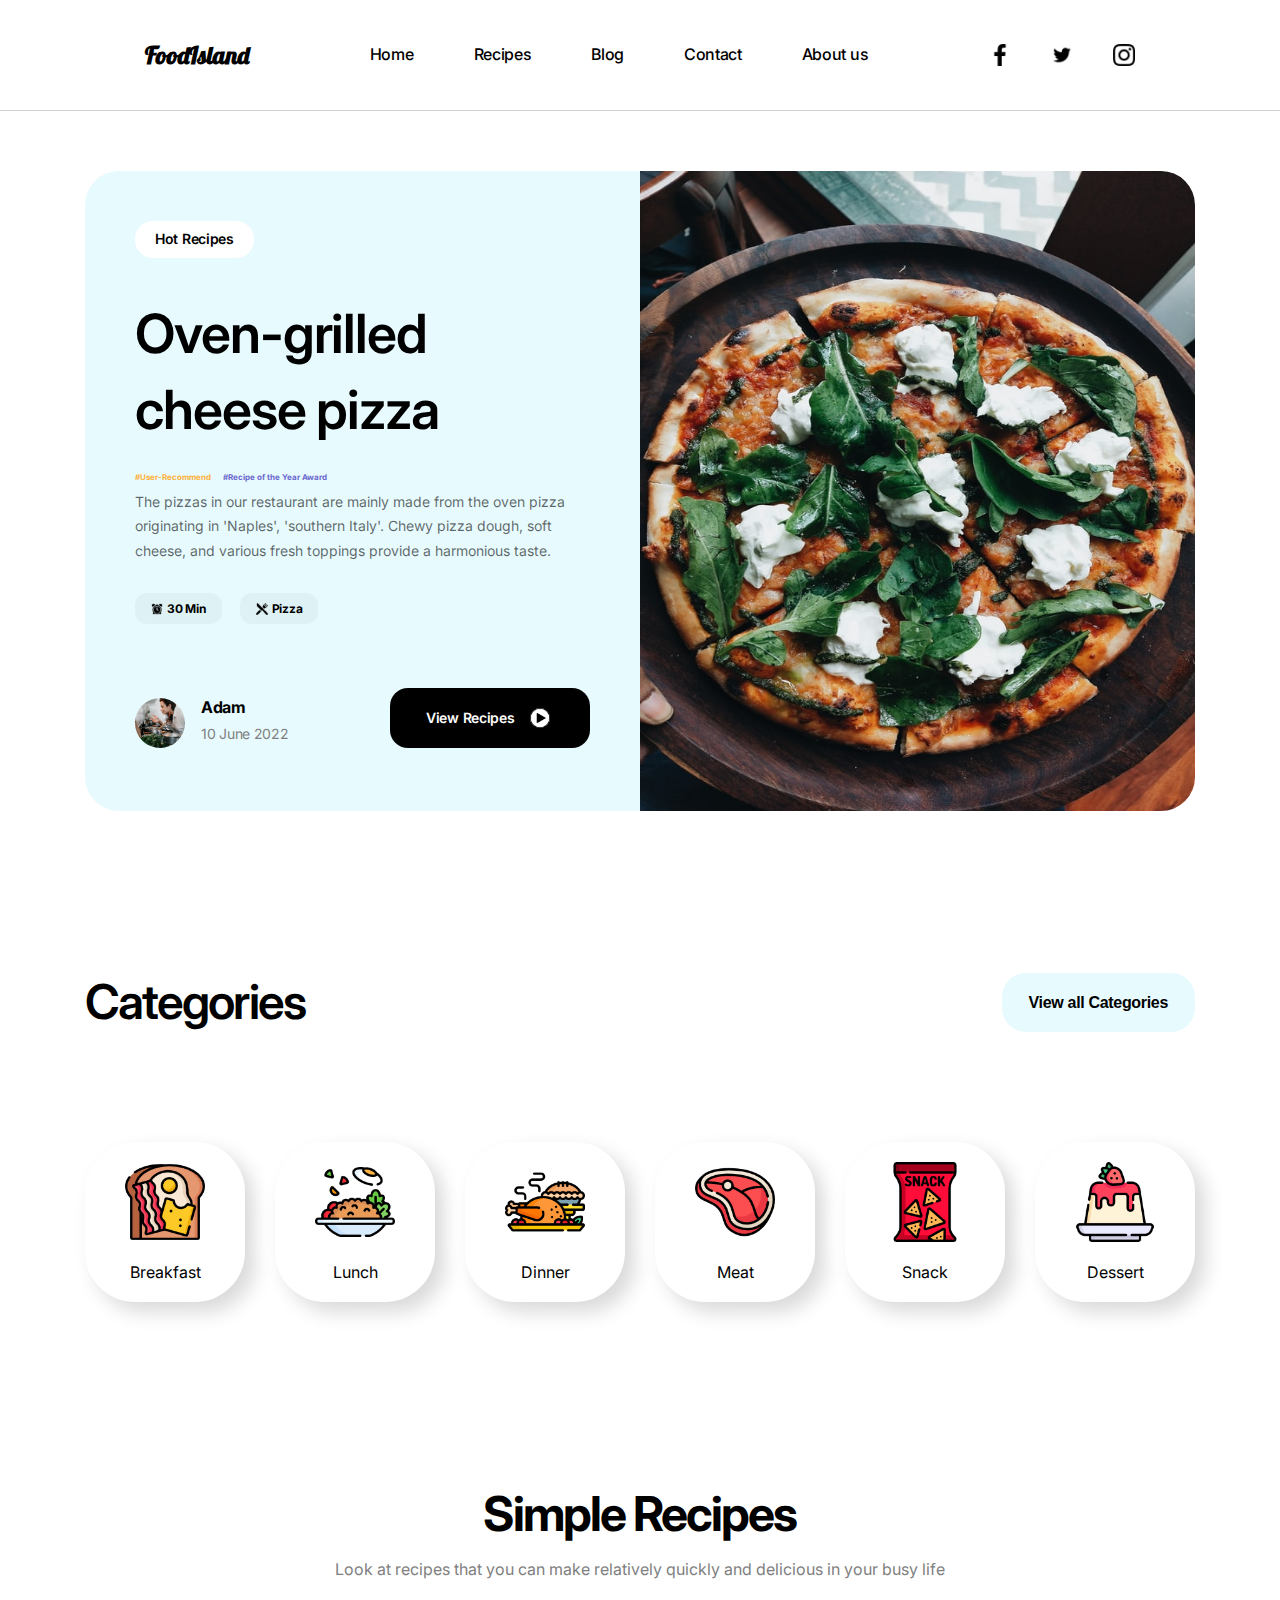
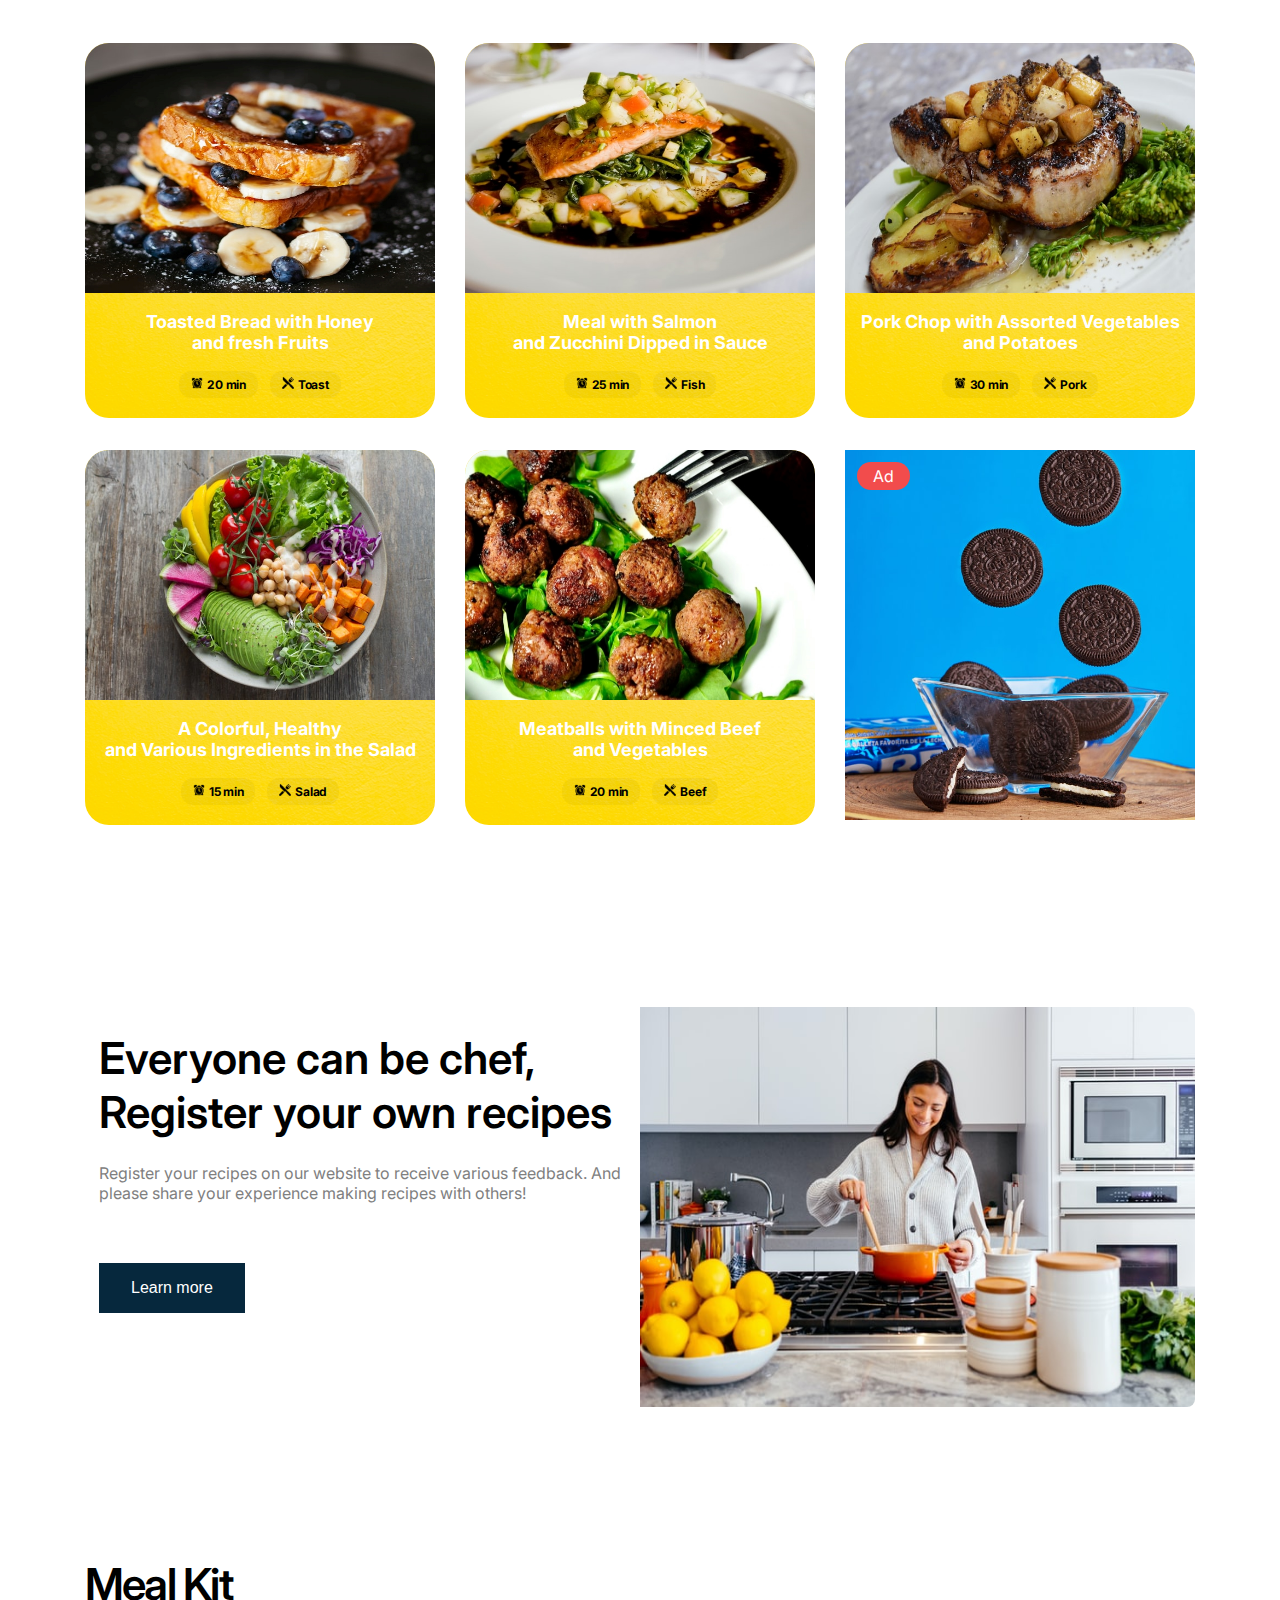
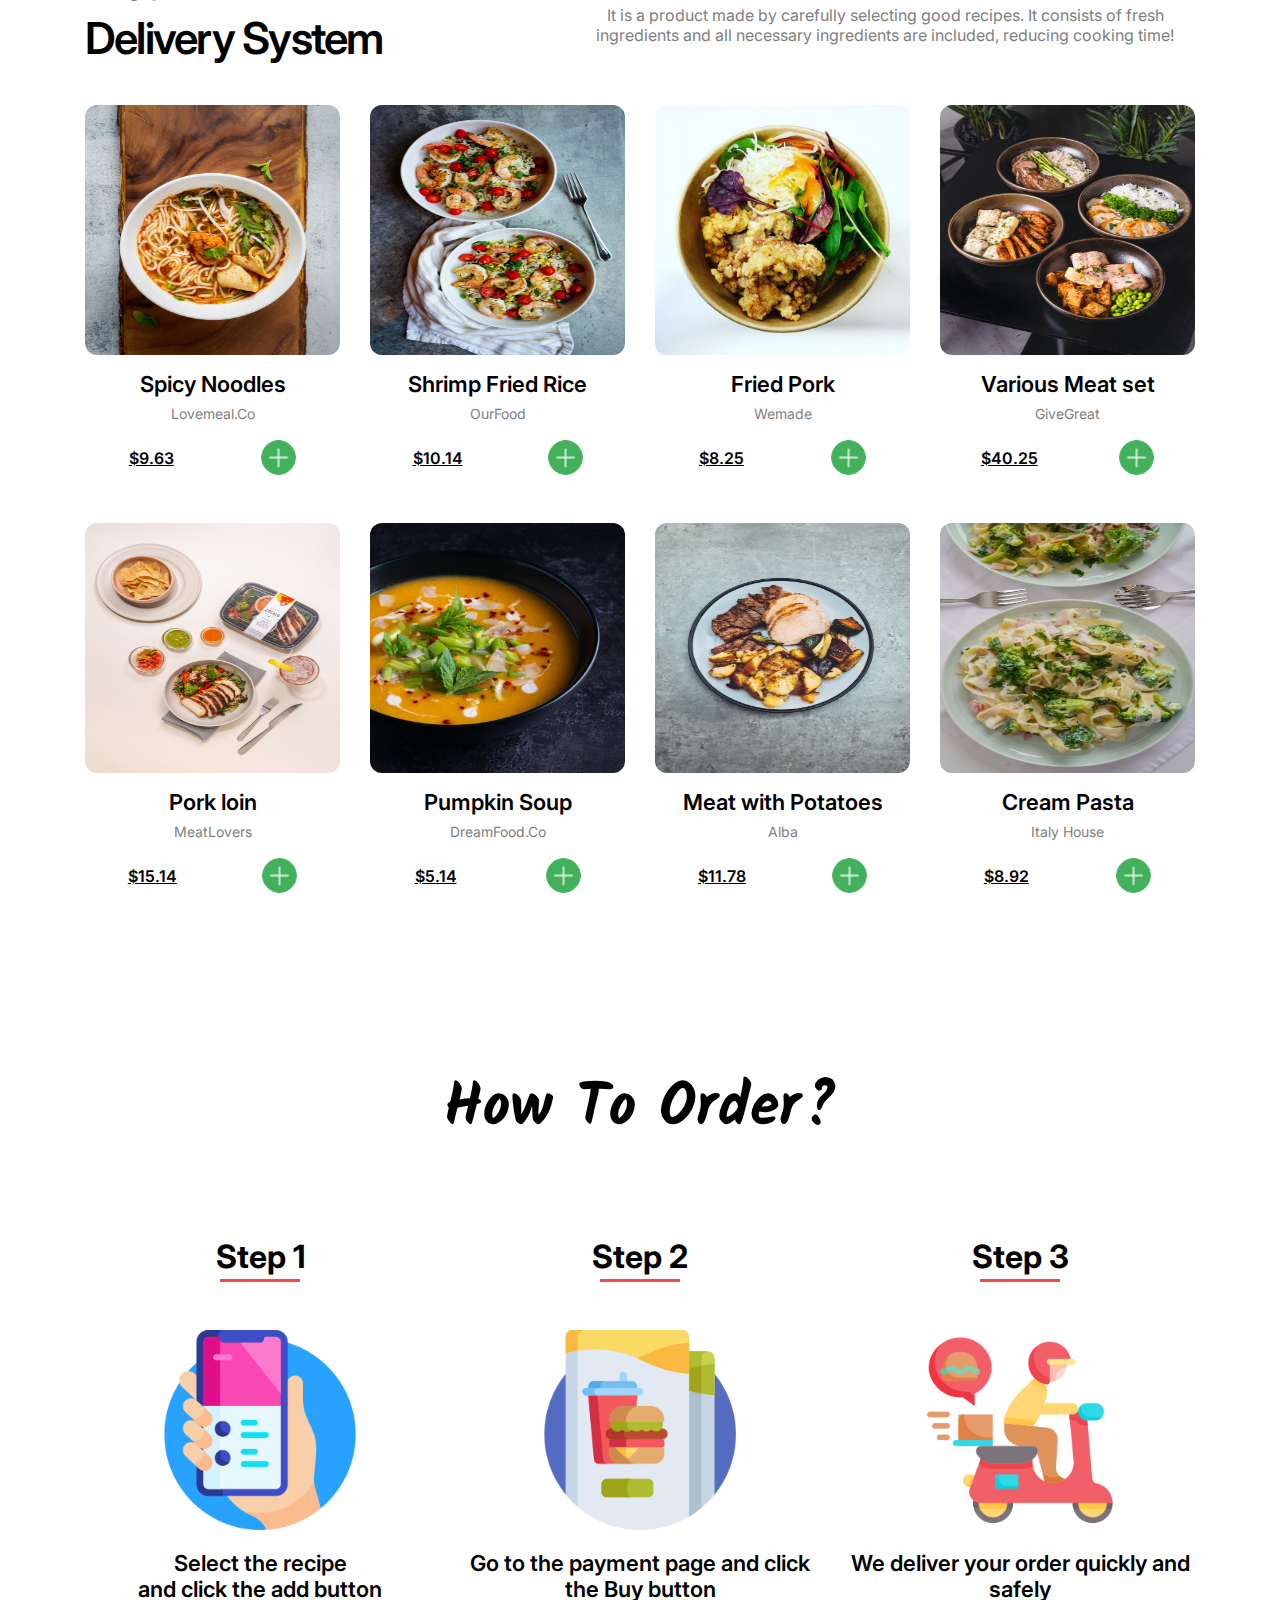
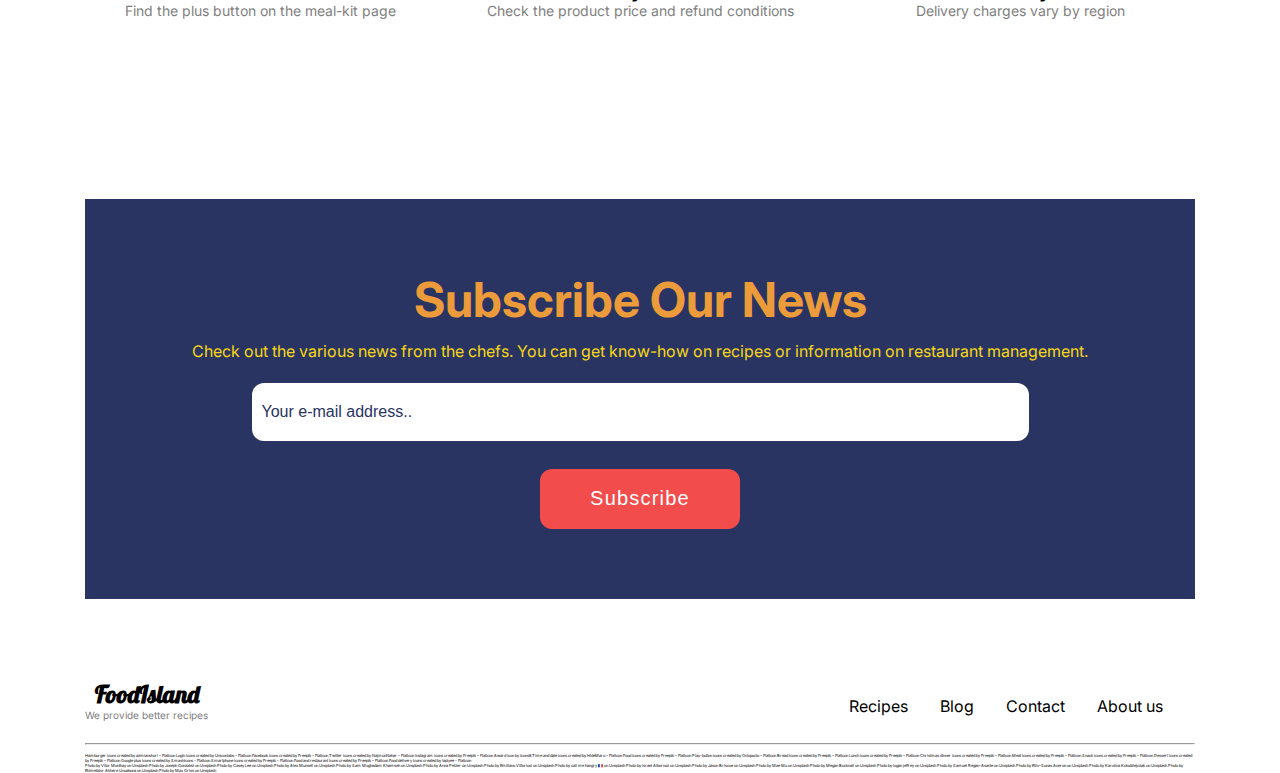
==== commit 2045e229: "done" ====
--- a/index.html
+++ b/index.html
@@ -23,16 +23,16 @@
           <div class="col-12">
             <div class="header-wrap">
               <div class="title-wrap">
-                <strong class="Food-island-logo">FoodIsland</strong>
+                <strong class="Food-island-logo"><a href="index.html">FoodIsland</a></strong>
                 <button class="menu-logo"></button>
               </div>
 
               <ul class="navigation">
-                <li><a href="">Home</a></li>
-                <li><a href="">Recipes</a></li>
-                <li><a href="">Blog</a></li>
-                <li><a href="">Contact</a></li>
-                <li><a href="">About us</a></li>
+                <li><a href="index.html">Home</a></li>
+                <li><a href="recipes.html">Recipes</a></li>
+                <li><a href="blog.html">Blog</a></li>
+                <li><a href="contact.html">Contact</a></li>
+                <li><a href="about.html">About us</a></li>
               </ul>
 
               <ul class="sns-wrap">
@@ -58,7 +58,6 @@
                     alt="pizza-img"
                     class="recipes-img-mobile"
                   />
-                  <span class="best-icon"></span>
                 </div>
                 <h1 class="recipes-name">Oven-grilled <br />cheese pizza</h1>
                 <ul class="recipes-hashtag">
@@ -197,7 +196,7 @@
           <div class="col-6 col-md-4">
             <div class="simple-food">
               <img class="simple-food-img" src="css/assets/pork.jpg">
-              <h1>Pork Chop with Assorted<br>Vegetables and Potatoes</h1>
+              <h1>Pork Chop with Assorted Vegetables and Potatoes</h1>
               <div class="simple-food-info">
                 <div class="simple-food-time">
                   <span class="time-icon"></span>
@@ -213,7 +212,7 @@
           <div class="col-6 col-md-4">
             <div class="simple-food">
               <img class="simple-food-img" src="css/assets/anna-pelzer-IGfIGP5ONV0-unsplash.jpg">
-              <h1>A Colorful, Healthy<br>and Various Ingredients in the Salad</h1>
+              <h1>A Colorful, Healthy <br> and Various Ingredients in the Salad</h1>
               <div class="simple-food-info">
                 <div class="simple-food-time">
                   <span class="time-icon"></span>
@@ -437,10 +436,10 @@
                 <p>We provide better recipes</p>
               </div>
               <ul class="footer-web-nav">
-                <li>Recipes</li>
-                <li>Blog</li>
-                <li>Contact</li>
-                <li>About us</li>
+                <li><a href="recipes.html">Recipes</a></li>
+                <li><a href="blog.html">Blog</a></li>
+                <li><a href="contact.html">Contact</a></li>
+                <li><a href="about.html">About us</a></li>
               </ul>
             </div>
             <hr>
--- a/css/styles.css
+++ b/css/styles.css
@@ -37,6 +37,8 @@
     margin-left: 0;
 }
 
+/* landing - header */
+
 .header{
     border-bottom: 1px solid lightgray;
     padding-bottom: 32px;
@@ -123,6 +125,59 @@
     background-position: center;
     background-repeat: no-repeat;
     background-size: contain;
+}
+
+@media screen and (min-width:768px){
+    .header{
+        padding: 40px 0px;
+    }
+
+    .header-wrap{
+        display: flex;
+        flex-direction: row;
+        justify-content: space-around;
+        align-items: center;
+    }
+
+    .title-wrap{
+        display: block;
+        padding: 0px;
+    }
+
+    .menu-logo{
+        display: none;
+    }
+
+    .navigation{
+        display: flex;
+        flex-direction: row;
+        align-items: center;
+        margin-top: 0px;
+        
+    }
+
+    .navigation li{
+        margin-bottom: 0px;
+        margin-right: 60px;
+    }
+
+    .navigation li:last-child{
+        margin-right: 0px;
+    }
+
+    .sns-wrap{
+        margin-top: 0px;
+        align-items: center;
+    }
+
+    .sns-wrap li{
+        margin-right: 0px;
+        margin-right: 40px;
+    }
+
+    .sns-wrap li:last-child{
+        margin-right: 0;
+    }
 }
 
 /* Landing - hot recipes  */
@@ -144,21 +199,21 @@
     background-color: #F24C4C;
     color:white;
     border-radius: 18px;
-    margin-bottom: 36px;
+    margin-bottom: 40px;
     
     
 }
 
 .recipes-img-wrap{
-    margin-bottom: 24px;
+    margin-bottom: 18px;
     position: relative;
 }
 
 .recipes-img-mobile{
     display: block;
-    width: 180px;
-    height:180px;
-    border-radius: 8px;
+    width: 200px;
+    height:200px;
+    border-radius: 12px;
      
 }
 
@@ -168,14 +223,14 @@
     line-height: 1.40625;
     letter-spacing: -0.02em;
     text-align: center;
-    margin-bottom: 10px;
+    margin-bottom: 12px;
 }
 
 
 .recipes-hashtag{
     display: flex;
     flex-direction: row;
-    margin-bottom: 8px;
+    margin-bottom: 12px;
 }
 
 .recipes-hashtag li{
@@ -198,20 +253,7 @@
     line-height: 1.75;
     color:#00000099;
     text-align: center;
-    margin-bottom: 22px;
-}
-
-.best-icon{
-    display: block;
-    width:100px;
-    height:100px;
-    background-image: url(assets/icons8-award-64.png);
-    background-position: center;
-    background-repeat: no-repeat;
-    background-size: contain;
-    position: absolute;
-    top:-35px;
-    left:-35px;
+    margin-bottom: 28px;
 }
 
 .recipes-other{
@@ -313,6 +355,7 @@
     background-color: black;
     border-radius: 18px;
     padding: 18px 36px;
+    cursor:pointer;
 }
 
 .view-recipes{
@@ -338,6 +381,125 @@
 
 .recipes-img-web{
     display: none;
+}
+
+@media screen and (min-width:768px){
+    /* landing - hot recipes */
+    .recipes-img-mobile{
+        display: none;  
+    }
+
+    .recipes-img-wrap{
+        margin-bottom: 24px;
+    }
+
+    .hot-recipes-wrap{
+        width:100%;
+        height: 640px;
+        display: flex;
+        flex-direction: row;
+        margin:0 auto;
+        margin-top: 60px;
+    }
+
+    .recipes-desc-wrap{
+        width:50%;
+        display: block;
+        padding: 50px 50px 55px 50px;
+        margin-top: 0px;
+        background-color: #E7FAFE;
+        border-top-left-radius: 34px;
+        border-bottom-left-radius: 34px;
+    }
+
+    .hot-recipes{
+        padding: 10px 20px;
+        margin-bottom: 14px;
+        background-color: white;
+        color:black;
+    }
+
+    .recipes-name{
+        text-align: left;
+        font-size: 54px;
+        margin-bottom: 24px;
+    }
+
+    .recipes-hashtag{
+        margin-bottom: 8px;
+    }
+
+    .recipes-desc{
+        text-align: left;
+        margin-bottom: 30px;
+    }
+
+    .recipes-other{
+        margin-bottom: 64px;
+    }
+
+    .recipes-time{
+        background-color: #00000009;
+        padding: 8px 16px;
+    }
+
+    .recipes-type{
+        background-color: #00000009;
+        padding: 8px 16px;
+    }
+
+    .recipes-chef{
+        display: flex;
+        flex-direction: row;
+        justify-content: space-between;
+    }
+
+    .chef-wrap{
+        display: flex;
+        flex-direction: row;
+        margin-top: 10px;
+    }
+
+    .chef-img{
+        width:50px;
+        height: 50px;
+        margin-right: 16px;
+        margin-bottom: 0px;
+    }
+
+    .chef-desc{
+        display: flex;
+        flex-direction: column;
+        align-items:flex-start;
+    }
+
+    .chef-name{
+        margin-bottom: 8px;
+        line-height: 1.21;
+        letter-spacing: -0.02em;
+    }
+
+    .upload-date{
+        font-size: 14px;
+        line-height: 1.21;
+        letter-spacing: -0.02em;
+    }
+
+    .recipes-img-web{
+        display: block;
+        width:50%;
+        height:640px;
+        border-top-right-radius: 34px;
+        border-bottom-right-radius: 34px;
+    }
+
+    .player-icon{
+        cursor:pointer;
+    }
+
+    .best-icon{
+        display: none;
+    }
 }
 
 /* landing - categories */
@@ -457,6 +619,45 @@
     border:none;
 }
 
+@media screen and (min-width:768px){
+/* landing - categories */
+
+.all-categories-mobile{
+    display: none;
+}
+
+.categories-title-wrap{
+    margin-top: 162px;
+    margin-bottom: 60px;
+}
+
+.categories-title{
+    font-size: 48px;
+    font-weight: 600;
+    line-height: 1.210208333333333;
+    letter-spacing: -0.04em;
+    text-align: left;
+}
+
+.categories-title-wrap{
+    display: flex;
+    flex-direction: row;
+    justify-content: space-between;
+}
+
+.all-categories-web{
+    display: inline-block;
+    font-weight: 600;
+    line-height: 1.21;
+    letter-spacing: -0.02em;
+    padding: 20px 27px;
+    background-color: #E7FAFE;
+    border-radius: 24px;
+    border:none;
+    cursor: pointer;
+}
+}
+
 /* Landing - simple recipes */
 
 .simple-title{
@@ -480,6 +681,7 @@
     background-position: center;
     background-repeat: no-repeat;
     background-size: cover;
+    cursor: pointer;
 }
 
 .simple-food-img{
@@ -529,6 +731,88 @@
     display: none;
 }
 
+@media screen and (min-width:768px){
+/* landing - simple food */
+.simple-recipes{
+    margin-top: 183px;
+}
+
+.simple-title{
+    font-size: 48px;
+    line-height: 1.210208333333333;
+    letter-spacing: -0.04em;
+    margin-bottom: 12px;
+}
+
+.simple-recipes p{
+    font-size: 16px;
+    line-height: 1.75;
+    margin-bottom: 60px;
+}
+
+.simple-food-img{
+    width:100%;
+    height:250px;
+}
+
+.simple-food h1{
+    font-size: 18px;
+}
+
+.simple-food-time{
+    padding: 6px 12px;
+}
+
+.simple-food-type{
+    padding: 6px 12px;
+}
+
+.view-all-simple{
+    display: none;
+}
+
+.simple-food-web{
+    display: block;
+    margin-bottom: 32px;
+    padding-bottom: 20px;
+    border-radius: 24px;
+    background-image: url(assets/yellow-back.png);
+    background-position: center;
+    background-repeat: no-repeat;
+    background-size: cover;
+    cursor: pointer;
+}
+
+.simple-food-web h1{
+    font-size:18px;
+    text-align: center;
+    margin-bottom: 18px;
+    color:white;
+}
+
+.simple-food-ad{
+    display: block;
+    width: 100%;
+    height: 370px;
+    position: relative;
+    background-image: url(assets/israel-albornoz-R0H8f0BijYo-unsplash.jpg);
+    background-position: center;
+    background-repeat: no-repeat;
+    background-size: cover;
+}
+
+.ad-logo{
+    position: absolute;
+    top:12px;
+    left:12px;
+    display: block;
+    padding: 4px 16px;
+    background-color: #F24C4C;
+    border-radius: 22px;
+    color:white;
+}
+}
+
 /* landing - register recipes */
 
 .register-box{
@@ -563,10 +847,62 @@
     border:none;
     padding: 12px 24px;
     margin:0 auto;
+    cursor: pointer;
 }
 
 .register-chef-web{
     display: none;
+}
+
+@media screen and (min-width:768px){
+/* landing - register recipes */
+
+.register-box{
+    display: flex;
+    flex-direction: row;
+    margin-top: 150px;
+}
+
+.register-detail h1{
+    font-size: 44px;
+    font-weight: 600;
+    text-align: left;
+    margin-bottom: 24px;
+    margin-left:0px;
+    margin-right: 0px;
+}
+
+.register-detail p{
+    font-size: 16px;
+    text-align: left;
+    margin-bottom: 60px;
+    margin-left:0px;
+    margin-right: 0px;
+}
+
+.register-learnmore{
+    display: block;
+    padding: 16px 32px;
+    margin:0;
+}
+
+.register-chef-mobile{
+    display: none;
+}
+
+.register-detail{
+    width:50%;
+    height:400px;
+    padding: 24px 14px;
+}
+
+.register-chef-web{
+    display: block;
+    width:50%;
+    height:400px;
+    border-bottom-right-radius: 8px;
+    border-top-right-radius: 8px;
+}
 }
 
 /* landing meal-kit */
@@ -640,6 +976,64 @@
     background-position: center;
     background-repeat: no-repeat;
     background-size: contain;
+    cursor: pointer;
+}
+
+@media screen and (min-width:768px){
+/* landing meal kit */
+
+.mealkit-box{
+    margin-bottom: 48px;
+}
+
+.mealkit-title-box{
+    margin-top: 150px;
+}
+
+.mealkit-title-box{
+    display: flex;
+    flex-direction: row;
+    justify-content: space-between;
+    align-items:flex-end;
+    margin-bottom: 40px;
+}
+
+.mealkit-title-box h1{
+    font-size: 44px;
+    text-align: left;
+    flex-shrink: 0;
+    margin-bottom: 0px;
+}
+
+.mealkit-title-box p{
+    font-size: 16px;
+    width:620px;
+
+}
+
+.mealkit-box img{
+    height:250px;
+    margin-bottom: 12px;
+}
+
+.mealkit-name{
+    font-size: 22px;
+    margin-bottom: 8px;
+}
+
+.company-name{
+    font-size: 14px;
+    margin-bottom: 18px;
+}
+
+.mealkit-price{
+    font-size: 16px;
+}
+
+.add-icon{
+    width:35px;
+    height:35px;
+}
 }
 
 /* landing order step */
@@ -725,7 +1119,24 @@
     margin-bottom: 20px;
 }
 
+@media screen and (min-width:768px){
+    /* landing order step */
+
+    .order{
+        margin-top: 120px;
+        margin-bottom: 80px;
+    }
+
+    .order h1{
+        font-size: 60px;
+    }
+}
+
 /* landing - subscribe */
+
+.subscribe{
+    background-color: #293462;
+}
 
 .subscribe-box{
     margin-top: 40px;
@@ -735,12 +1146,13 @@
     text-align: center;
     font-size: 28px;
     margin-bottom: 12px;
+    color:#EC9B3B;
 }
 
 .subscribe-box p{
     font-size: 14px;
     text-align: center;
-    color:gray;
+    color:#F7D716;
     margin-bottom: 22px;
 }
 
@@ -752,12 +1164,11 @@
     border-radius: 12px;
     border:none;
     background-color: #FFFFFF;
-    color:#646FD4;
     margin-bottom: 20px;
 }
 
 .subscribe-box input::placeholder{
-    color:#242F9B;
+    color:#293462;
 }
 
 .subscribe-box button{
@@ -765,15 +1176,17 @@
     border:none;
     border-radius: 18px;
     padding: 12px 80px;
-    background-color:#242F9B;
+    background-color:#F24C4C;
     color:white;
     margin: 0 auto;
     letter-spacing: 0.06em;
     position: relative;
+    margin-bottom: 40px;
+    cursor: pointer;
 }
 
 .subscribe-box button:hover{
-    color:#242F9B;
+    color:#F24C4C;
     background: transparent;
 }
 
@@ -784,7 +1197,7 @@
     right:0;
     width:0px;
     height:2px;
-    background:#242F9B;
+    background:#F24C4C;
     transition: 100ms ease all;
 }
 
@@ -795,7 +1208,7 @@
     bottom: 0;
     width:0px;
     height:2px;
-    background:#242F9B;
+    background:#F24C4C;
     transition: 100ms ease all;
 }
 
@@ -805,13 +1218,52 @@
     transition: 800ms ease all;
 }
 
+@media screen and (min-width:768px){
+/* landing - subscribe */
+.subscribe{
+    background-color: white;
+}
+
+.subscribe-box{
+    margin-top: 120px;
+    background-color: #293462;
+    height:400px;
+    display: flex;
+    flex-direction: column;
+    justify-content: center;
+}
+
+.subscribe-box h1{
+    font-size: 48px;
+}
+
+.subscribe-box p{
+    font-size: 16px;
+    color:#F7D716;
+}
+
+.subscribe-box input{
+    width:70%;
+    margin-bottom: 28px;
+}
+
+.subscribe-box button{
+    font-size: 20px;
+    width:18%;
+    height:60px;
+    padding: 12px 24px;
+    border-radius: 12px;
+    margin-bottom: 0px;
+}
+}
+
 /* landing -footer */
 
 .footer-logo{
     display: flex;
     flex-direction: column;
     align-items: center;
-    margin-top: 40px;
+    margin-top: 60px;
 }
 
 .footer-logo h1{
@@ -842,437 +1294,7 @@
     margin-bottom: 8px;
 }
 
-
-
-/* >= 768px (Desktop) */
-
 @media screen and (min-width:768px){
-
-    .header{
-        padding: 40px 0px;
-    }
-
-    .header-wrap{
-        display: flex;
-        flex-direction: row;
-        justify-content: space-around;
-        align-items: center;
-    }
-
-    .title-wrap{
-        display: block;
-        padding: 0px;
-    }
-
-    .menu-logo{
-        display: none;
-    }
-
-    .navigation{
-        display: flex;
-        flex-direction: row;
-        align-items: center;
-        margin-top: 0px;
-        
-    }
-
-    .navigation li{
-        margin-bottom: 0px;
-        margin-right: 60px;
-    }
-
-    .navigation li:last-child{
-        margin-right: 0px;
-    }
-
-    .sns-wrap{
-        margin-top: 0px;
-        align-items: center;
-    }
-
-    .sns-wrap li{
-        margin-right: 0px;
-        margin-right: 40px;
-    }
-
-    .sns-wrap li:last-child{
-        margin-right: 0;
-    }
-
-    /* landing - hot recipes */
-    .recipes-img-mobile{
-      display: none;  
-    }
-
-    .hot-recipes-wrap{
-        width:100%;
-        height: 640px;
-        display: flex;
-        flex-direction: row;
-        margin:0 auto;
-        margin-top: 60px;
-    }
-
-    .recipes-desc-wrap{
-        width:50%;
-        display: block;
-        padding: 50px 50px 55px 50px;
-        margin-top: 0px;
-        background-color: #E7FAFE;
-        border-top-left-radius: 34px;
-        border-bottom-left-radius: 34px;
-    }
-
-    .hot-recipes{
-        padding: 10px 20px;
-        margin-bottom: 14px;
-        background-color: white;
-        color:black;
-    }
-
-    .recipes-name{
-        text-align: left;
-        font-size: 54px;
-        margin-bottom: 24px;
-    }
-
-    .recipes-desc{
-        text-align: left;
-        margin-bottom: 30px;
-    }
-
-    .recipes-other{
-        margin-bottom: 64px;
-    }
-
-    .recipes-time{
-        background-color: #00000009;
-        padding: 8px 16px;
-    }
-
-    .recipes-type{
-        background-color: #00000009;
-        padding: 8px 16px;
-    }
-
-    .recipes-chef{
-        display: flex;
-        flex-direction: row;
-        justify-content: space-between;
-    }
-
-    .chef-wrap{
-        display: flex;
-        flex-direction: row;
-        margin-top: 10px;
-    }
-
-    .chef-img{
-        width:50px;
-        height: 50px;
-        margin-right: 16px;
-        margin-bottom: 0px;
-    }
-
-    .chef-desc{
-        display: flex;
-        flex-direction: column;
-        align-items:flex-start;
-    }
-
-    .chef-name{
-        margin-bottom: 8px;
-        line-height: 1.21;
-        letter-spacing: -0.02em;
-    }
-
-    .upload-date{
-        font-size: 14px;
-        line-height: 1.21;
-        letter-spacing: -0.02em;
-    }
-
-    .recipes-img-web{
-        display: block;
-        width:50%;
-        height:640px;
-        border-top-right-radius: 34px;
-        border-bottom-right-radius: 34px;
-    }
-
-    .player-icon{
-        cursor:pointer;
-    }
-
-    .best-icon{
-        display: none;
-    }
-
-
-    /* landing - categories */
-
-    .all-categories-mobile{
-        display: none;
-    }
-
-    .categories-title-wrap{
-        margin-top: 162px;
-        margin-bottom: 60px;
-    }
-
-    .categories-title{
-        font-size: 48px;
-        font-weight: 600;
-        line-height: 1.210208333333333;
-        letter-spacing: -0.04em;
-        text-align: left;
-    }
-
-    .categories-title-wrap{
-        display: flex;
-        flex-direction: row;
-        justify-content: space-between;
-    }
-
-    .all-categories-web{
-        display: inline-block;
-        font-weight: 600;
-        line-height: 1.21;
-        letter-spacing: -0.02em;
-        padding: 20px 27px;
-        background-color: #E7FAFE;
-        border-radius: 24px;
-        border:none;
-        cursor: pointer;
-    }
-
-    /* landing - simple food */
-    .simple-recipes{
-        margin-top: 183px;
-    }
-
-    .simple-title{
-        font-size: 48px;
-        line-height: 1.210208333333333;
-        letter-spacing: -0.04em;
-        margin-bottom: 12px;
-    }
-
-    .simple-recipes p{
-        font-size: 16px;
-        line-height: 1.75;
-        margin-bottom: 60px;
-    }
-
-    .simple-food-img{
-        width:100%;
-        height:250px;
-    }
-
-    .simple-food h1{
-        font-size: 18px;
-    }
-
-    .simple-food-time{
-        padding: 6px 12px;
-    }
-
-    .simple-food-type{
-        padding: 6px 12px;
-    }
-
-    .view-all-simple{
-        display: none;
-    }
-
-    .simple-food-web{
-        display: block;
-        margin-bottom: 32px;
-        padding-bottom: 20px;
-        border-radius: 24px;
-        background-image: url(assets/yellow-back.png);
-        background-position: center;
-        background-repeat: no-repeat;
-        background-size: cover;
-    }
-
-    .simple-food-web h1{
-        font-size:18px;
-        text-align: center;
-        margin-bottom: 18px;
-        color:white;
-    }
-
-    .simple-food-ad{
-        display: block;
-        width: 100%;
-        height: 370px;
-        position: relative;
-        background-image: url(assets/israel-albornoz-R0H8f0BijYo-unsplash.jpg);
-        background-position: center;
-        background-repeat: no-repeat;
-        background-size: cover;
-    }
-
-    .ad-logo{
-        position: absolute;
-        top:12px;
-        left:12px;
-        display: block;
-        padding: 4px 16px;
-        background-color: #F24C4C;
-        border-radius: 22px;
-        color:white;
-    }
-
-    /* landing - register recipes */
-
-    .register-box{
-        display: flex;
-        flex-direction: row;
-        margin-top: 150px;
-    }
-
-    .register-detail h1{
-        font-size: 44px;
-        font-weight: 600;
-        text-align: left;
-        margin-bottom: 24px;
-        margin-left:0px;
-        margin-right: 0px;
-    }
-
-    .register-detail p{
-        font-size: 16px;
-        text-align: left;
-        margin-bottom: 60px;
-        margin-left:0px;
-        margin-right: 0px;
-    }
-
-    .register-learnmore{
-        display: block;
-        padding: 16px 32px;
-        margin:0;
-    }
-
-    .register-chef-mobile{
-        display: none;
-    }
-
-    .register-detail{
-        width:50%;
-        height:400px;
-        padding: 24px 14px;
-    }
-    
-    .register-chef-web{
-        display: block;
-        width:50%;
-        height:400px;
-        border-bottom-right-radius: 8px;
-        border-top-right-radius: 8px;
-    }
-
-    /* landing meal kit */
-
-    .mealkit-box{
-        margin-bottom: 48px;
-    }
-
-    .mealkit-title-box{
-        margin-top: 150px;
-    }
-
-    .mealkit-title-box{
-        display: flex;
-        flex-direction: row;
-        justify-content: space-between;
-        align-items:flex-end;
-        margin-bottom: 40px;
-    }
-
-    .mealkit-title-box h1{
-        font-size: 44px;
-        text-align: left;
-        flex-shrink: 0;
-        margin-bottom: 0px;
-    }
-
-    .mealkit-title-box p{
-        font-size: 16px;
-        width:620px;
-
-    }
-
-    .mealkit-box img{
-        height:250px;
-        margin-bottom: 12px;
-    }
-
-    .mealkit-name{
-        font-size: 22px;
-        margin-bottom: 8px;
-    }
-
-    .company-name{
-        font-size: 14px;
-        margin-bottom: 18px;
-    }
-    
-    .mealkit-price{
-        font-size: 16px;
-    }
-    
-    .add-icon{
-        width:35px;
-        height:35px;
-    }
-
-    /* landing order step */
-
-    .order{
-        margin-top: 120px;
-        margin-bottom: 80px;
-    }
-
-    .order h1{
-        font-size: 60px;
-    }
-
-    /* landing - subscribe */
-
-    .subscribe-box{
-        margin-top: 120px;
-        background-color: #56BBF1;
-        height:400px;
-        display: flex;
-        flex-direction: column;
-        justify-content: center;
-    }
-
-    .subscribe-box h1{
-        font-size: 48px;
-    }
-
-    .subscribe-box p{
-        font-size: 16px;
-        color:#FFFFFF;
-    }
-
-    .subscribe-box input{
-        width:70%;
-        margin-bottom: 28px;
-    }
-
-    .subscribe-box button{
-        font-size: 20px;
-        width:18%;
-        height:60px;
-        padding: 12px 24px;
-        border-radius: 12px;
-    }
-
     /* landing-footer */
     .footer-web-nav{
         display: flex;
